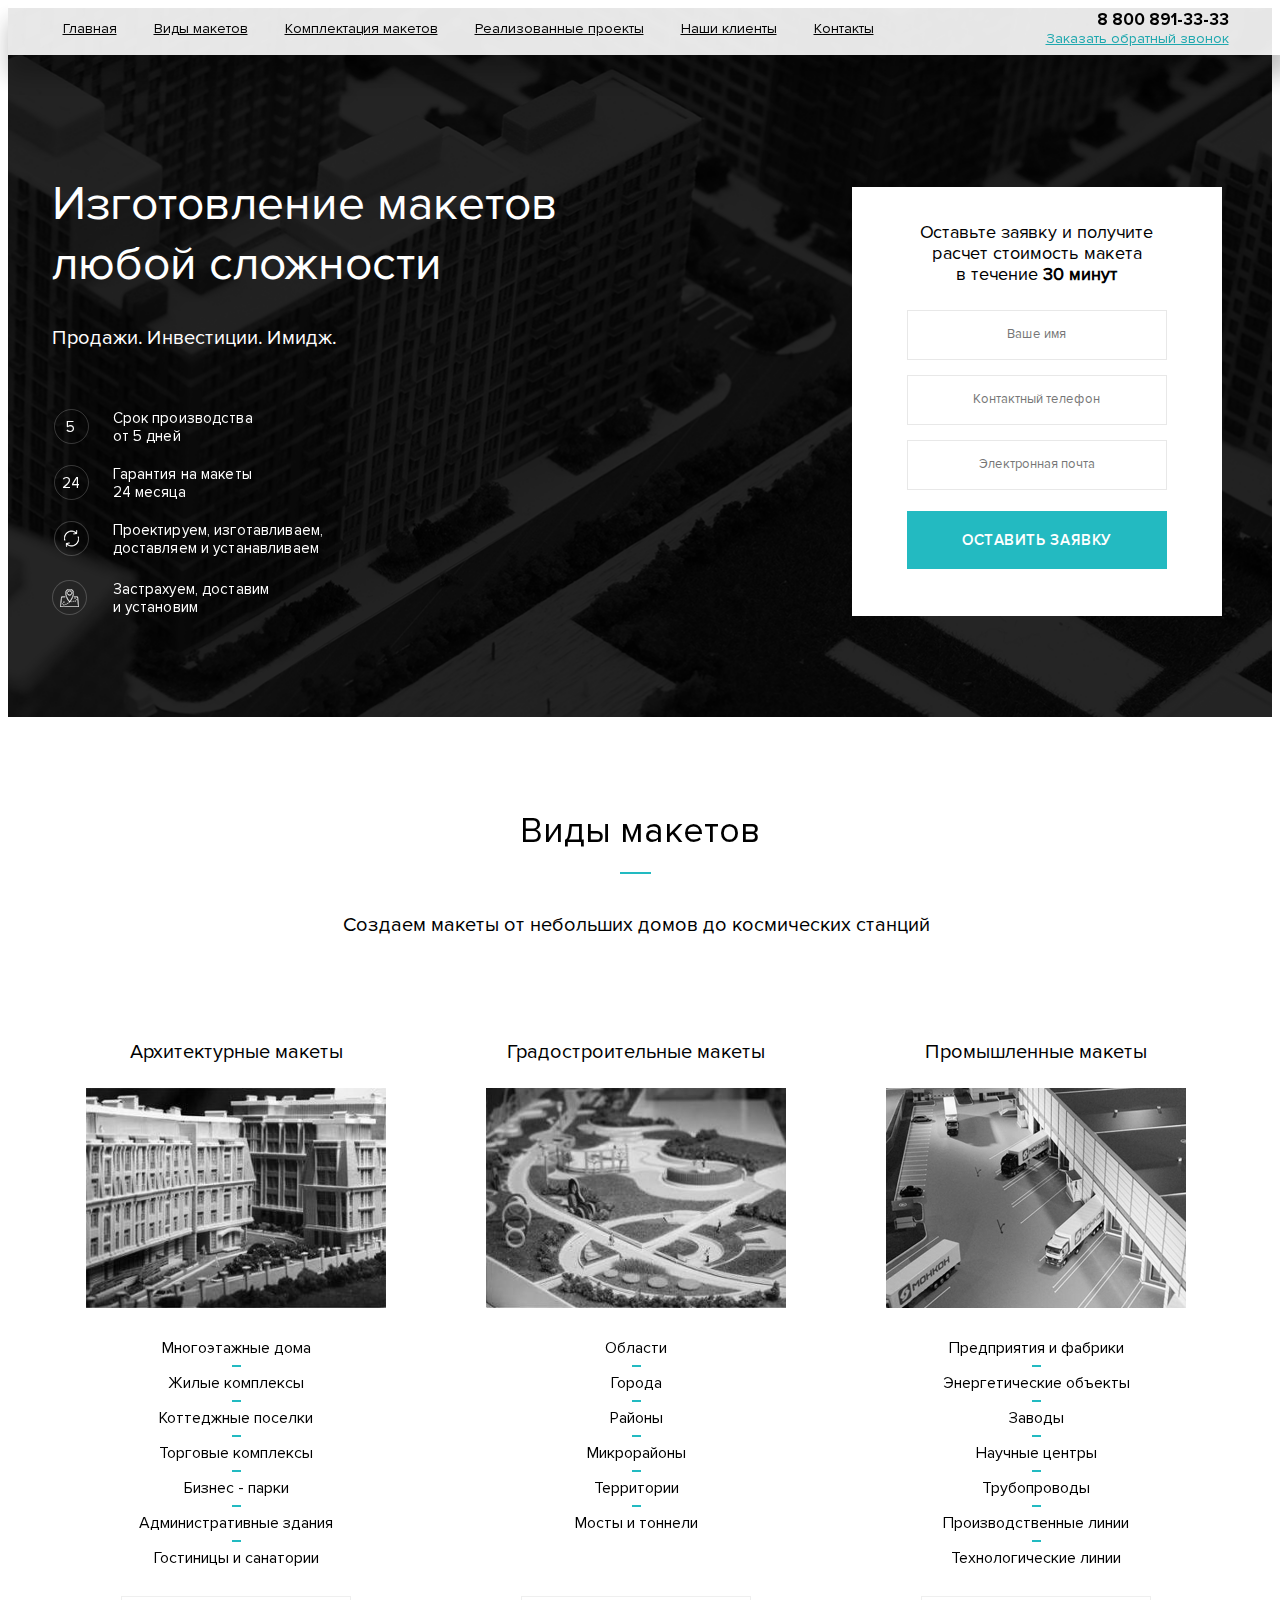
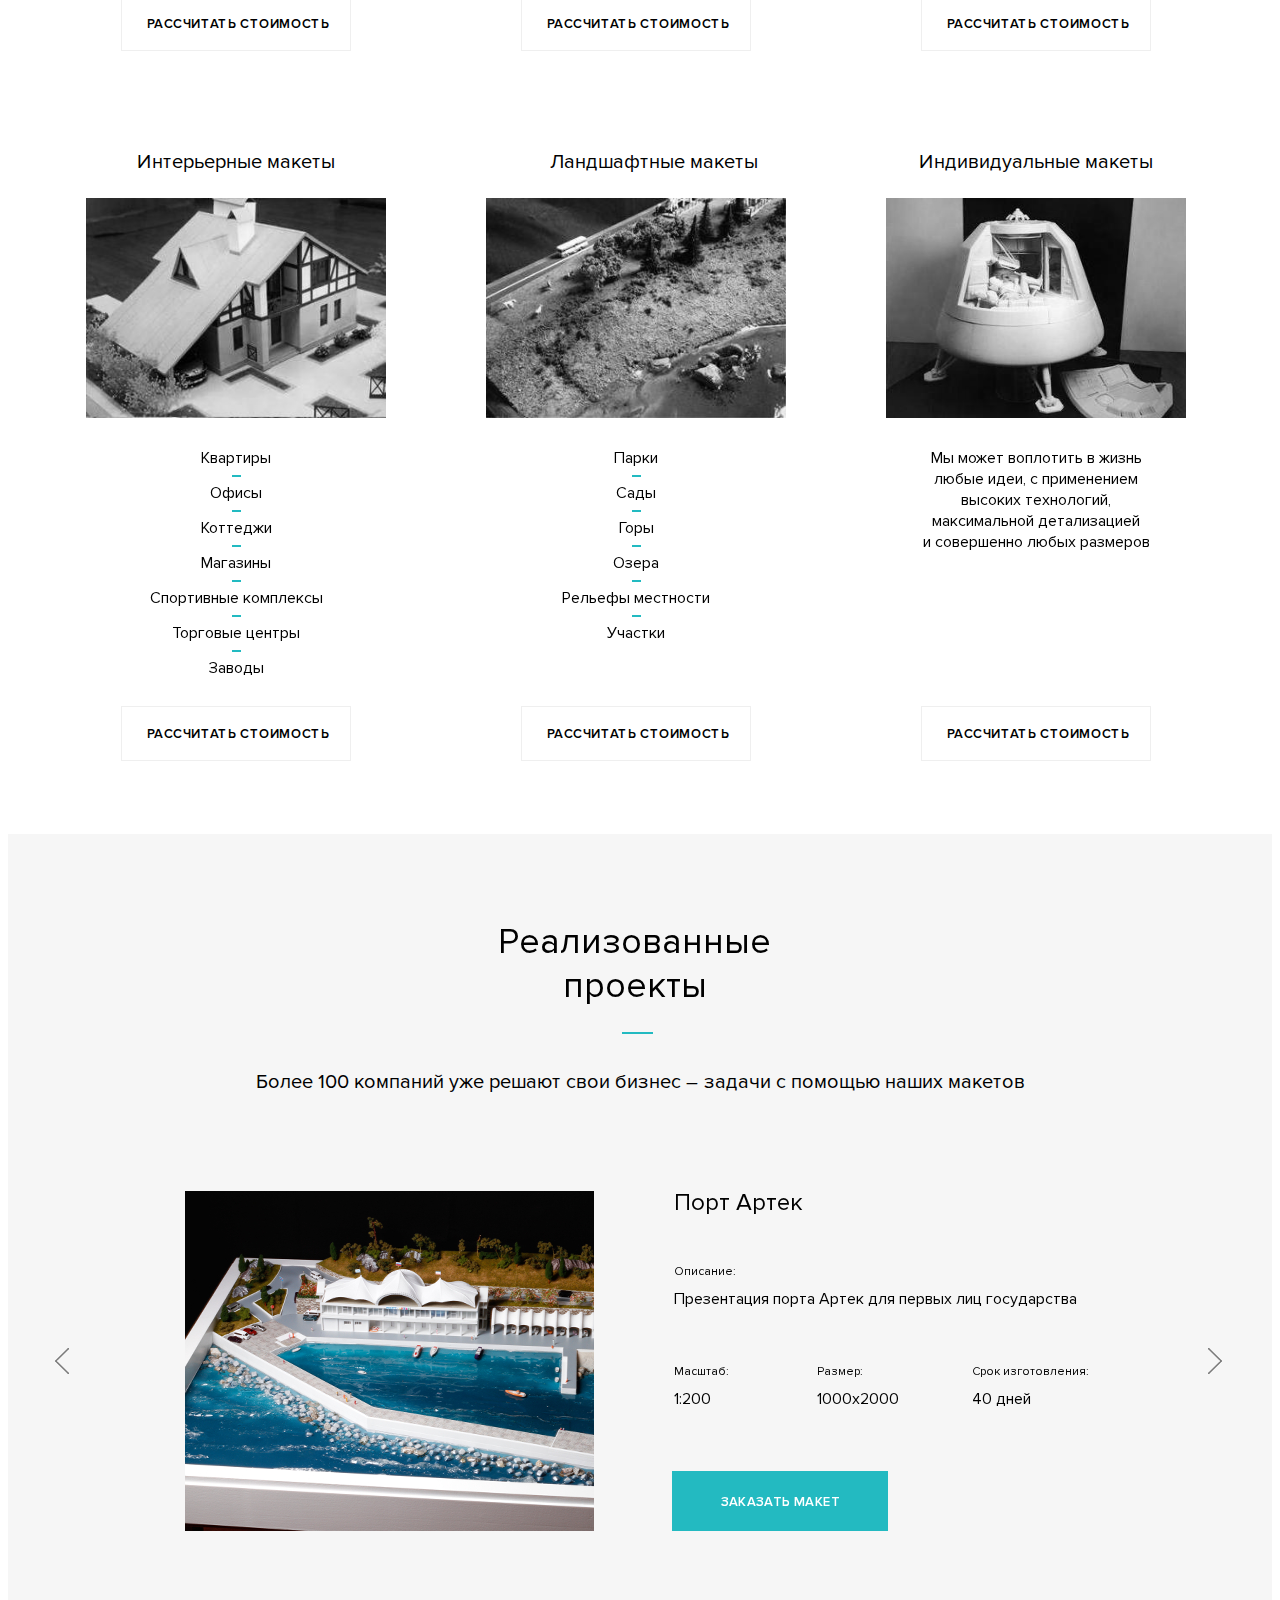
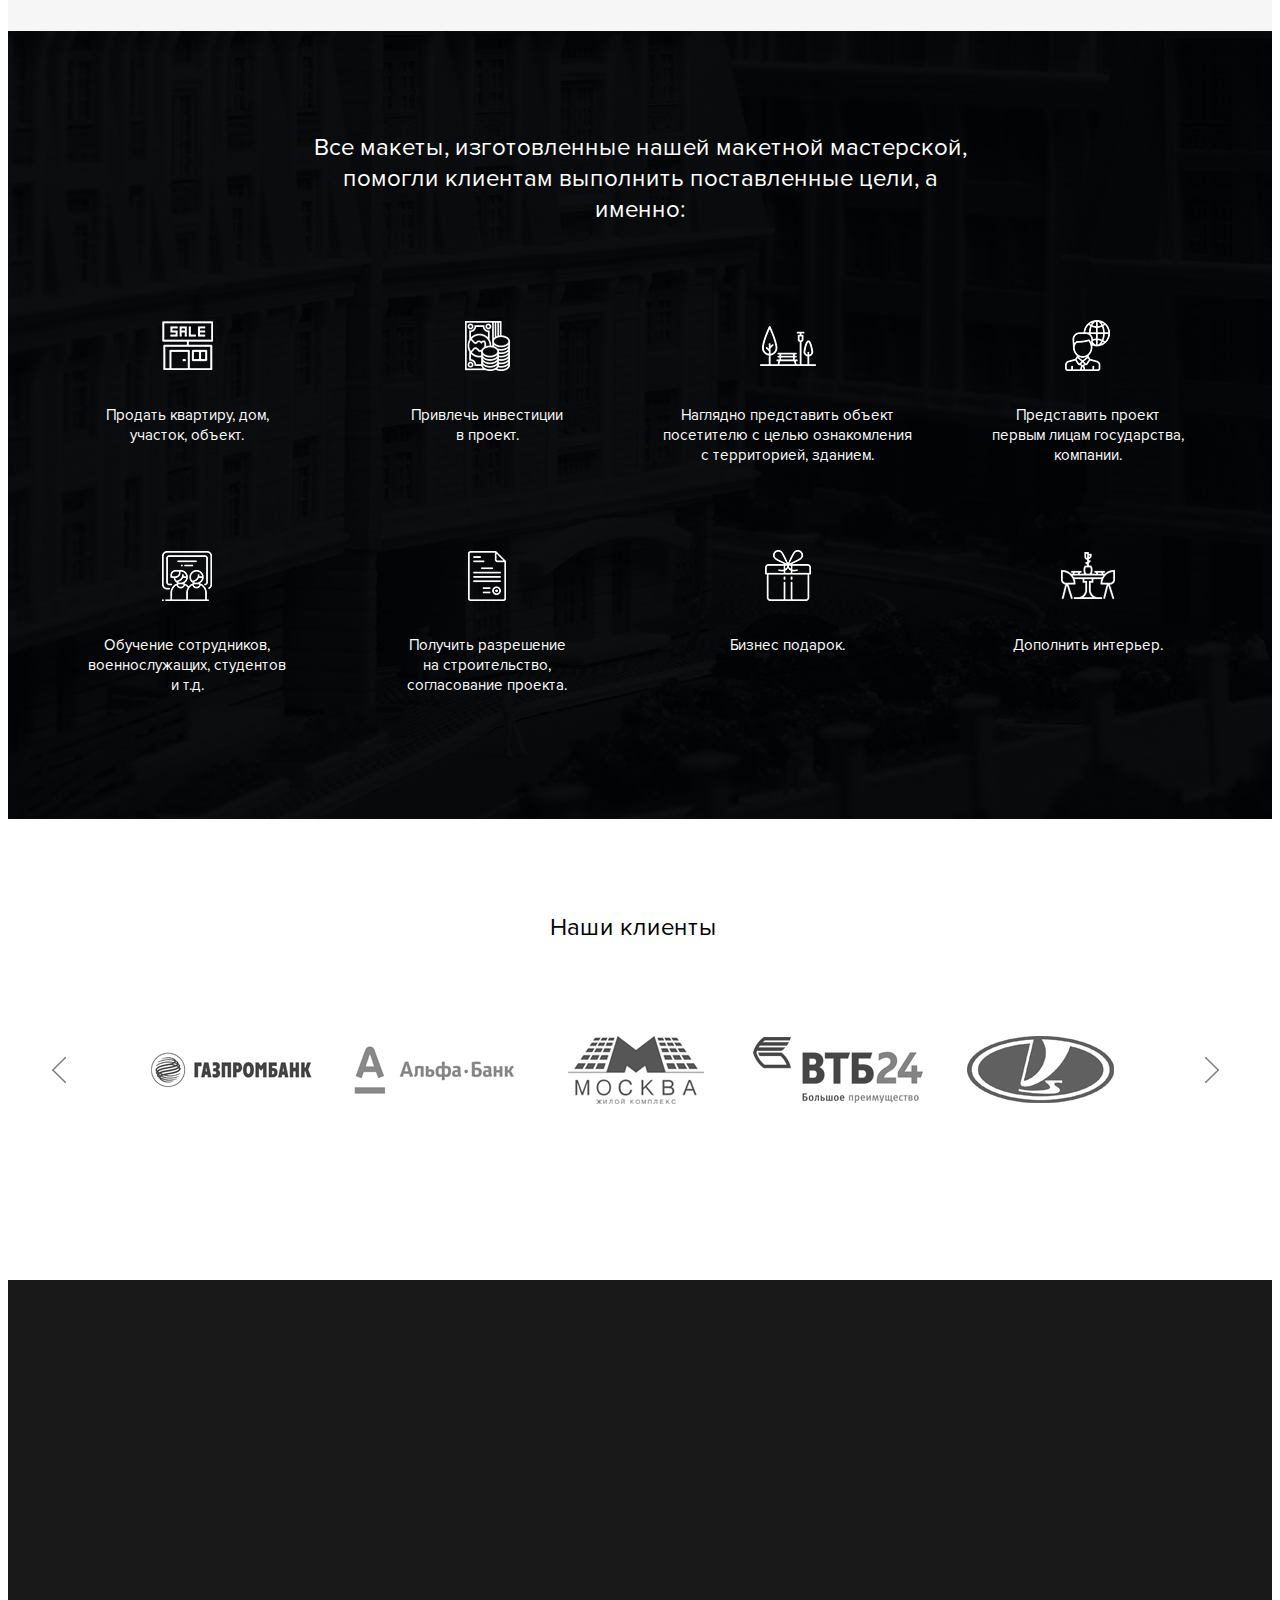
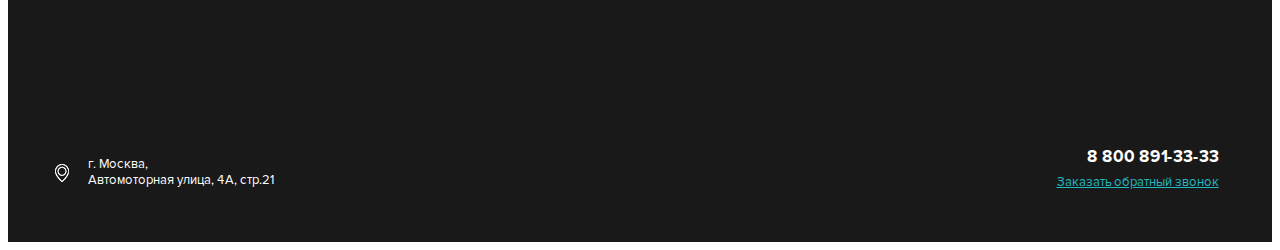
==== src/index.html @ 125f26e4 "добавил эффект ховер для секции layouts" ====
<!DOCTYPE html>
<html lang="ru">
<head>
    <meta charset="UTF-8">
    <meta name="viewport" content="width=device-width, initial-scale=1.0">
    <meta http-equiv="X-UA-Compatible" content="ie=edge">
    <link rel="stylesheet" href="css/style.css">
    <title>Микулич Антон дипломный проект</title>
</head>
<body>
    <div class="section section-navbar">
        <div class="container">
            <nav class="navbar">
                <ul class="navbar__menu">
                    <li class="navbar__item">
                        <a href="" class="navbar__item_link">Главная</a>
                    </li>
                    <li class="navbar__item">
                        <a href="">Виды макетов</a>
                    </li>
                    <li class="navbar__item">
                        <a href="">Комплектация макетов</a>
                    </li>
                    <li class="navbar__item">
                        <a href="">Реализованные проекты</a>
                    </li>
                    <li class="navbar__item">
                        <a href="">Наши клиенты</a>
                    </li>
                    <li class="navbar__item">
                        <a href="">Контакты</a>
                    </li>
                </ul>
                <!-- /.navbar__menu -->
                <div class="navbar__contacts">
                    <a href="tel:+8(800)891-33-33" class="navbar__phone">8 800 891-33-33</a>
                    <a href="" class="navbar__feedback">Заказать обратный звонок</a>
                </div>
                <!-- /.navbar__contacts -->
            </nav>
            <!-- /.navbar -->
        </div>
        <!-- /.container -->
    </div>
    <!-- /.section section-navbar -->

    <div class="section main">
        <div class="container">
            <div class="main-block">
                <div class="main__text">
                    <h1 class="main__title">
                        Изготовление макетов 
                        любой сложности
                    </h1>
                    <!-- /.main__title -->
                    <span class="main__subtitle">
                        Продажи. Инвестиции. Имидж.
                    </span> <!-- /.main__subtitle -->
                    <ul class="main__list">
                        <li class="main__item">
                            Срок производства от 5 дней
                        </li>
                        <li class="main__item">
                            Гарантия на макеты 24 месяца
                        </li>
                        <li class="main__item">
                            Проектируем, изготавливаем, доставляем и устанавливаем
                        </li>
                        <li class="main__item">
                            Застрахуем, доставим и установим
                        </li>
                    </ul>
                    <!-- /.main__list -->
                </div>
                <!-- /.main__text -->
                <div class="main__form">
                    <h2 class="main__form-title">
                        Оставьте заявку и получите расчет стоимость макета <br>в течение <span class="main__form-bolder">30 минут</span>
                    </h2>
                    <!-- /.form__title -->
                    <form action="" class="form">
                        <input type="text" class="input" placeholder="Ваше имя">
                        <input type="tel" class="input" placeholder="Контактный телефон">
                        <input type="email" class="input" placeholder="Электронная почта">
                        <button class="button">Оставить заявку</button>
                    </form>
                    <!-- /.form -->
                </div>
                <!-- /.main__form -->
            </div>
            <!-- /.main-block -->
        </div>
        <!-- /.container -->
    </div>
    <!-- /.section main -->

    <div class="container">
        <div class="layouts">
            <h2 class="layouts__title">
                Виды макетов
            </h2>
            <!-- /.layouts__title -->
            <h3 class="layouts__subtitle">
                Создаем макеты от небольших домов до космических станций
            </h3>
            <!-- /.layouts__subtitle -->
            <div class="layouts-block">
                <div class="layouts__item">
                    <h4 class="layouts__item-title">
                        Архитектурные макеты
                    </h4>
                    <!-- /.layouts__item-title -->
                    <div class="layouts__img">
                        <img src="img/layouts/apartments.jpg" alt="" class="layouts__image">
                    </div>
                    <ul class="layouts__list">
                        <li class="layouts__list-item">
                            Многоэтажные дома
                        </li>
                        <!-- /.layouts__list-item -->
                        <li class="layouts__list-item">
                            Жилые комплексы
                        </li>
                        <!-- /.layouts__list-item -->
                        <li class="layouts__list-item">
                            Коттеджные поселки
                        </li>
                        <!-- /.layouts__list-item -->
                        <li class="layouts__list-item">
                            Торговые комплексы
                        </li>
                        <!-- /.layouts__list-item -->
                        <li class="layouts__list-item">
                            Бизнес - парки
                        </li>
                        <!-- /.layouts__list-item -->
                        <li class="layouts__list-item">
                            Административные здания
                        </li>
                        <!-- /.layouts__list-item -->
                        <li class="layouts__list-item">
                            Гостиницы и санатории
                        </li>
                        <!-- /.layouts__list-item -->
                    </ul>
                    <!-- /.layouts__list -->
                    <button class="layouts__button">
                        Рассчитать стоимость
                    </button> <!-- /.layouts__button -->
                </div>
                <!-- /.layouts__item -->
                 <div class="layouts__item">
                    <h4 class="layouts__item-title">
                        Градостроительные макеты
                    </h4>
                    <!-- /.layouts__item-title -->
                    <div class="layouts__img">
                        <img src="img/layouts/park.jpg" alt="" class="layouts__image">
                    </div>
                    <ul class="layouts__list">
                        <li class="layouts__list-item">
                            Области
                        </li>
                        <!-- /.layouts__list-item -->
                        <li class="layouts__list-item">
                            Города
                        </li>
                        <!-- /.layouts__list-item -->
                        <li class="layouts__list-item">
                            Районы
                        </li>
                        <!-- /.layouts__list-item -->
                        <li class="layouts__list-item">
                            Микрорайоны
                        </li>
                        <!-- /.layouts__list-item -->
                        <li class="layouts__list-item">
                            Территории
                        </li>
                        <!-- /.layouts__list-item -->
                        <li class="layouts__list-item">
                            Мосты и тоннели
                        </li>
                        <!-- /.layouts__list-item -->
                    </ul>
                    <!-- /.layouts__list -->
                    <button class="layouts__button">
                        Рассчитать стоимость
                    </button> <!-- /.layouts__button -->
                </div>
                <!-- /.layouts__item -->
                 <div class="layouts__item">
                    <h4 class="layouts__item-title">
                        Промышленные макеты
                    </h4>
                    <!-- /.layouts__item-title -->
                    <div class="layouts__img">
                        <img src="img/layouts/layouts-image3.jpg" alt="" class="layouts__image">
                    </div>
                    <ul class="layouts__list">
                        <li class="layouts__list-item">
                            Предприятия и фабрики
                        </li>
                        <!-- /.layouts__list-item -->
                        <li class="layouts__list-item">
                            Энергетические объекты
                        </li>
                        <!-- /.layouts__list-item -->
                        <li class="layouts__list-item">
                            Заводы
                        </li>
                        <!-- /.layouts__list-item -->
                        <li class="layouts__list-item">
                            Научные центры
                        </li>
                        <!-- /.layouts__list-item -->
                        <li class="layouts__list-item">
                            Трубопроводы
                        </li>
                        <!-- /.layouts__list-item -->
                        <li class="layouts__list-item">
                            Производственные линии
                        </li>
                        <!-- /.layouts__list-item -->
                        <li class="layouts__list-item">
                            Технологические линии
                        </li>
                        <!-- /.layouts__list-item -->
                    </ul>
                    <!-- /.layouts__list -->
                    <button class="layouts__button">
                        Рассчитать стоимость
                    </button> <!-- /.layouts__button -->
                </div>
                <!-- /.layouts__item -->
                 <div class="layouts__item">
                    <h4 class="layouts__item-title">
                        Интерьерные макеты
                    </h4>
                    <!-- /.layouts__item-title -->
                    <div class="layouts__img">
                        <img src="img/layouts/cabin.jpg" alt="" class="layouts__image">
                    </div>
                    <ul class="layouts__list">
                        <li class="layouts__list-item">
                            Квартиры
                        </li>
                        <!-- /.layouts__list-item -->
                        <li class="layouts__list-item">
                            Офисы
                        </li>
                        <!-- /.layouts__list-item -->
                        <li class="layouts__list-item">
                            Коттеджи
                        </li>
                        <!-- /.layouts__list-item -->
                        <li class="layouts__list-item">
                            Магазины
                        </li>
                        <!-- /.layouts__list-item -->
                        <li class="layouts__list-item">
                            Спортивные комплексы
                        </li>
                        <!-- /.layouts__list-item -->
                        <li class="layouts__list-item">
                            Торговые центры
                        </li>
                        <!-- /.layouts__list-item -->
                        <li class="layouts__list-item">
                            Заводы
                        </li>
                        <!-- /.layouts__list-item -->
                    </ul>
                    <!-- /.layouts__list -->
                    <button class="layouts__button">
                        Рассчитать стоимость
                    </button> <!-- /.layouts__button -->
                </div>
                <!-- /.layouts__item -->
                 <div class="layouts__item">
                    <h4 class="layouts__item-title">
                        Ландшафтные макеты
                    </h4>
                    <!-- /.layouts__item-title -->
                    <div class="layouts__img">
                        <img src="img/layouts/landscape.jpg" alt="" class="layouts__image">
                    </div>
                    <ul class="layouts__list">
                        <li class="layouts__list-item">
                            Парки
                        </li>
                        <!-- /.layouts__list-item -->
                        <li class="layouts__list-item">
                            Сады
                        </li>
                        <!-- /.layouts__list-item -->
                        <li class="layouts__list-item">
                            Горы
                        </li>
                        <!-- /.layouts__list-item -->
                        <li class="layouts__list-item">
                            Озера
                        </li>
                        <!-- /.layouts__list-item -->
                        <li class="layouts__list-item">
                            Рельефы местности
                        </li>
                        <!-- /.layouts__list-item -->
                        <li class="layouts__list-item">
                            Участки
                        </li>
                        <!-- /.layouts__list-item -->
                    </ul>
                    <!-- /.layouts__list -->
                    <button class="layouts__button">
                        Рассчитать стоимость
                    </button> <!-- /.layouts__button -->
                </div>
                <!-- /.layouts__item -->
                 <div class="layouts__item">
                    <h4 class="layouts__item-title">
                        Индивидуальные макеты
                    </h4>
                    <!-- /.layouts__item-title -->
                    <div class="layouts__img">
                        <img src="img/layouts/spacecraft.jpg" alt="" class="layouts__image">
                    </div>
                    <ul class="layouts__list">
                        <li class="layouts__list-item">
                            Мы может воплотить в жизнь любые идеи, с применением высоких технологий, максимальной детализацией<br> и совершенно любых размеров
                        </li>
                    </ul>
                    <button class="layouts__button">
                        Рассчитать стоимость
                    </button> <!-- /.layouts__button -->
                </div>
                <!-- /.layouts__item -->
            </div>
            <!-- /.layouts-block -->
        </div>
        <!-- /.layouts -->
    </div>
    <!-- /.container -->

    <div class="section projects">
        <div class="container">
            <h2 class="projects__title">
                Реализованные проекты
            </h2>
            <!-- /.projects__title -->
            <h3 class="projects__subtitle">
                Более 100 компаний уже решают свои бизнес – задачи с помощью наших макетов
            </h3>
            <!-- /.projects__subtitle -->
            <div class="projects__slider slider">
                <div class="slider__item">
                    <div class="slider__image">
                        <img src="img/slider/slider-img.jpg" alt="">
                    </div>
                    <!-- /.slider__image -->
                    <div class="slider__text">
                        <h4 class="slider__title">
                            Порт Артек
                        </h4>
                        <!-- /.slider__title -->
                        <span class="slider__des">
                            Описание:
                        </span> <!-- /.slider__description -->
                        <p class="slider__description">
                            Презентация порта Артек для первых лиц государства
                        </p>
                        <!-- /.slider__description -->
                        <div class="slider__composition composition">
                            <div class="composition__scale">
                                <span class="composition__scale-name name">
                                    Масштаб:
                                </span>
                                <span class="composition__scale-value value">
                                    1:200
                                </span>
                            </div>
                            <!-- /.composition__scale -->
                            <div class="composition__size">
                                <span class="composition__size-name name">
                                    Размер:
                                </span>
                                <span class="composition__size-value value">
                                    1000х2000
                                </span>
                            </div>
                            <!-- /.composition__size -->
                            <div class="composition__date">
                                <span class="composition__date-name name">
                                    Срок изготовления:
                                </span>
                                <span class="composition__date-value value">
                                    40 дней
                                </span>
                            </div>
                            <!-- /.composition__date -->
                        </div>
                        <!-- /.slider__composition -->
                        <button class="slider__button">
                            Заказать макет
                        </button> <!-- /.slider__button -->
                    </div>
                    <!-- /.slider__text -->
                </div>
                <!-- /.slider__item -->
                <div class="arrows">
                    <div class="arrows__left">
                        <img src="img/slider/arrow-left.png" alt="">
                    </div>
                    <div class="arrows__right">
                        <img src="img/slider/arrow-right.png" alt="">
                    </div>
                </div>
            </div>
            <!-- /.slider-block -->
        </div>
        <!-- /.container -->
    </div>
    <!-- /.section projects -->

    <section class="targets">
        <div class="container">
            <h2 class="targets__title">
                Все макеты, изготовленные нашей макетной мастерской, помогли клиентам выполнить поставленные цели, а именно:
            </h2>
            <!-- /.targets__title -->
            <div class="targets-block">
                <div class="targets__item">
                    <div class="targets__image">
                        <img src="img/targets/sale.png" alt="">
                    </div>
                    <p class="targets__text">
                        Продать квартиру, дом,<br> участок, объект.
                    </p>
                </div>
                <div class="targets__item">
                    <div class="targets__image">
                        <img src="img/targets/change.png" alt="">
                    </div>
                    <p class="targets__text">
                        Привлечь инвестиции<br> в проект.
                    </p>
                </div>
                <div class="targets__item">
                    <div class="targets__image">
                        <img src="img/targets/park.png" alt="">
                    </div>
                    <p class="targets__text">
                        Наглядно представить объект<br> посетителю с целью ознакомления<br> с территорией, зданием.
                    </p>
                </div>
                <div class="targets__item">
                    <div class="targets__image">
                        <img src="img/targets/worldwide.png" alt="">
                    </div>
                    <p class="targets__text">
                        Представить проект<br> первым лицам государства,<br> компании.
                    </p>
                </div>
                <div class="targets__item">
                    <div class="targets__image">
                        <img src="img/targets/lesson.png" alt="">
                    </div>
                    <p class="targets__text">
                        Обучение сотрудников,<br> военнослужащих,  студентов<br> и т.д.
                    </p>
                </div>
                <div class="targets__item">
                    <div class="targets__image">
                        <img src="img/targets/document.png" alt="">
                    </div>
                    <span class="targets__text">
                        Получить разрешение<br> на строительство,<br> согласование проекта.
                    </span>
                </div>
                <div class="targets__item">
                    <div class="targets__image">
                        <img src="img/targets/gift.png" alt="">
                    </div>
                    <span class="targets__text">
                        Бизнес подарок.
                    </span>
                </div>
                <div class="targets__item">
                    <div class="targets__image">
                        <img src="img/targets/table.png" alt="">
                    </div>
                    <span class="targets__text">
                        Дополнить интерьер.
                    </span>
                </div>
            </div>
            <!-- /.targets-block -->
        </div>
        <!-- /.container -->
    </section>
    <!-- /.targets -->

    <section class="company">
        <div class="container">
            <h2 class="company__title">
                Наши клиенты
            </h2>
            <!-- /.company__title -->
            <div class="slider__wrapper">
                <div class="company__slider owl-carousel">
                    <div class="company__image">
                        <img src="img/company/gaz.png" alt="">
                    </div>
                    <div class="company__image">
                        <img src="img/company/alfa.png" alt="">
                    </div>
                    <div class="company__image">
                        <img src="img/company/moskow.png" alt="">
                    </div>
                    <div class="company__image">
                        <img src="img/company/vtb.png" alt="">
                    </div>
                    <div class="company__image">
                        <img src="img/company/lada.png" alt="">
                    </div>
                </div>
                <!-- /.company__slider -->
            </div>
            <!-- /.slider__wrapper -->
            <div class="company__arrows">
                <div class="company__left-arrow">
                    <img src="img/company/arrow-left.png" alt="">
                </div>
                <div class="company__right-arrow">
                    <img src="img/company/arrow-right.png" alt="">
                </div>
            </div>
            <!-- /.company__arrows -->
        </div>
        <!-- /.container -->
    </section>
    <!-- /.company -->

    <footer class="footer">
        <div class="container">
            <div class="footer-map map" id="map"></div>
            <div class="footer-block">
                <div class="footer__adress">
                    <span class="footer__text">
                        г. Москва, 
                    </span>
                    <span class="footer__text">Автомоторная улица, 4А, стр.21</span>
                </div>
                <!-- /.footer__adress -->
                <div class="footer__call">
                    <a href="tel:8(800)891-33-33" class="footer__phone">8 800 891-33-33</a>
                    <span class="footer__feedback">Заказать обратный звонок</span>
                </div>
                <!-- /.footer__call -->
            </div>
            <!-- /.footer-block -->
        </div>
        <!-- /.container -->
    </footer>
    <!-- /.footer -->


<script src="js/jquery-3.3.1.min.js"></script>
<script src="js/main.js"></script>
<script src="js/owl.carousel.min.js"></script>

</body>
</html>
---- src/css/style.css ----
@charset "UTF-8";
/* ПОДКЛЮЧАЙ СНАЧАЛА ВСЕ ФАЙЛЫ ДЛЯ СТИЛИЗАЦИИ
    ЗАТЕМ INTERFACE, ЗАТЕМ СЕКЦИИ САЙТА!!! */
/* подключаем normalize */
/* подключаем цвета */
/* подключаем медиа-запросы */
@media (max-width: 1200px) {
  .container {
    max-width: 85%;
  }
}

/* подключаем шрифты */
@font-face {
  font-family: 'Proxima Nova Rg';
  src: url("../fonts/ProximaNova/ProximaNova-Regular.eot");
  src: url("../fonts/ProximaNova/ProximaNova-Regular.eot?#iefix") format("embedded-opentype"), url("../fonts/ProximaNova/ProximaNova-Regular.woff2") format("woff2"), url("../fonts/ProximaNova/ProximaNova-Regular.woff") format("woff"), url("../fonts/ProximaNova/ProximaNova-Regular.ttf") format("truetype");
  font-weight: normal;
  font-style: normal;
  font-display: swap;
}

@font-face {
  font-family: 'Proxima Nova Bold';
  src: url("../fonts/ProximaNova/ProximaNova-Bold.eot");
  src: url("../fonts/ProximaNova/ProximaNova-Bold.eot?#iefix") format("embedded-opentype"), url("../fonts/ProximaNova/ProximaNova-Bold.woff2") format("woff2"), url("../fonts/ProximaNova/ProximaNova-Bold.woff") format("woff"), url("../fonts/ProximaNova/ProximaNova-Bold.ttf") format("truetype");
  font-weight: normal;
  font-style: normal;
  font-display: swap;
}

@font-face {
  font-family: 'Proxima Nova SemiBold';
  src: url("../fonts/ProximaNova/ProximaNova-Semibold.eot");
  src: url("../fonts/ProximaNova/ProximaNova-Semibold.eot?#iefix") format("embedded-opentype"), url("../fonts/ProximaNova/ProximaNova-Semibold.woff2") format("woff2"), url("../fonts/ProximaNova/ProximaNova-Semibold.woff") format("woff"), url("../fonts/ProximaNova/ProximaNova-Semibold.ttf") format("truetype");
  font-weight: normal;
  font-style: normal;
  font-display: swap;
}

/* подключаем общие стили */
* {
  -webkit-box-sizing: border-box;
          box-sizing: border-box;
}

html {
  padding: 0;
  margin: 0;
  font-family: 'Proxima Nova Rg', sans-serif;
}

a {
  text-decoration: none;
  color: #000;
}

.container {
  width: 1171px;
  margin: auto;
}

h1, h2, h3, h4, h5 {
  font-weight: normal;
}

/* подключаем стили navbar */
.section-navbar {
  background-color: #fff;
  opacity: 0.9;
  -webkit-box-shadow: 0 21px 21px rgba(0, 0, 0, 0.28);
          box-shadow: 0 21px 21px rgba(0, 0, 0, 0.28);
  width: 100%;
  position: fixed;
  top: 0;
}

.navbar {
  height: 55px;
  display: -webkit-box;
  display: -ms-flexbox;
  display: flex;
  -webkit-box-pack: justify;
      -ms-flex-pack: justify;
          justify-content: space-between;
  -webkit-box-align: center;
      -ms-flex-align: center;
          align-items: center;
}

.navbar__menu {
  list-style: none;
  padding-left: 0;
}

.navbar__menu_tablet {
  display: none;
}

.navbar__item {
  position: relative;
  display: inline-block;
  margin-right: 33px;
  font-size: 14px;
  font-family: 'Proxima Nova Rg', sans-serif;
  text-decoration: underline;
}

.navbar__contacts {
  text-align: right;
  display: -webkit-box;
  display: -ms-flexbox;
  display: flex;
  -webkit-box-orient: vertical;
  -webkit-box-direction: normal;
      -ms-flex-direction: column;
          flex-direction: column;
  margin-right: 5px;
}

.navbar__phone {
  font-size: 17px;
  font-family: 'Proxima Nova Bold', sans-serif;
}

.navbar__feedback {
  color: #22bac1;
  font-size: 14px;
  font-family: 'Proxima Nova Rg', sans-serif;
  text-decoration: underline;
}

@media (max-width: 1200px) {
  .navbar__item {
    font-size: 12px;
    margin-right: 15px;
  }
  .navbar__phone {
    font-size: 15px;
  }
  .navbar__feedback {
    font-size: 12px;
  }
}

@media (max-width: 992px) {
  .navbar {
    position: relative;
  }
  .navbar__phone {
    display: none;
  }
}

/* стили главного экрана */
.main {
  background: #000 url("../img/main/main-bg.png") no-repeat top center;
  background-size: cover;
  padding-top: 53px;
}

.main-block {
  display: -webkit-box;
  display: -ms-flexbox;
  display: flex;
  -webkit-box-pack: justify;
      -ms-flex-pack: justify;
          justify-content: space-between;
  padding-bottom: 81px;
}

.main__text {
  color: #fff;
  font-family: 'Proxima Nova Rg', sans-serif;
  margin-left: -3px;
  font-weight: normal;
}

.main__title {
  width: 510px;
  font-size: 48px;
  line-height: 60px;
  margin-top: 113px;
}

.main__subtitle {
  display: block;
  font-size: 20px;
  margin-bottom: 59px;
}

.main__list {
  list-style: none;
}

.main__item {
  position: relative;
  margin-left: 21px;
  margin-bottom: 20px;
  line-height: 18px;
  font-size: 15px;
  width: 150px;
  letter-spacing: 0.1pt;
}

.main__item:before {
  content: '5';
  position: absolute;
  left: -59px;
  top: 0;
  display: inline-block;
  width: 33px;
  height: 33px;
  border: 1px solid rgba(255, 255, 255, 0.2);
  border-radius: 50%;
  line-height: 35px;
  text-align: center;
}

.main__item:nth-child(2):before {
  content: '24';
  line-height: 35px;
  text-align: center;
}

.main__item:nth-child(3) {
  width: 215px;
  margin-bottom: 23px;
}

.main__item:nth-child(3):before {
  content: '';
  background: url("../img/main/reload.png") no-repeat center center;
}

.main__item:nth-child(4) {
  width: 165px;
}

.main__item:nth-child(4):before {
  content: '';
  left: -61px;
  background: url("../img/main/map-location.png") no-repeat center center;
}

.main__form {
  background-color: #fff;
  width: 370px;
  margin-top: 126px;
  margin-bottom: 20px;
  margin-right: 4px;
  text-align: center;
  font-family: 'Proxima Nova Rg', sans-serif;
}

.main__form-bolder {
  font-weight: bold;
}

.main__form-title {
  width: 235px;
  margin-left: auto;
  margin-right: auto;
  font-size: 18px;
  margin-top: 35px;
  margin-bottom: 25px;
  line-height: 21px;
}

.form {
  display: -webkit-box;
  display: -ms-flexbox;
  display: flex;
  -webkit-box-orient: vertical;
  -webkit-box-direction: normal;
      -ms-flex-direction: column;
          flex-direction: column;
  width: 260px;
  margin-left: auto;
  margin-right: auto;
}

.input {
  font-family: 'Proxima Nova Rg', sans-serif;
  font-size: 13px;
  text-align: center;
  padding-top: 15px;
  padding-bottom: 17px;
  border: 1px solid #e8e8e8;
  margin-bottom: 15px;
}

.input:nth-child(3) {
  margin-bottom: 21px;
}

.button {
  background-color: #23bac1;
  padding-top: 20px;
  padding-bottom: 20px;
  font-size: 15px;
  text-transform: uppercase;
  font-family: 'Proxima Nova SemiBold', sans-serif;
  color: #fff;
  letter-spacing: 0.38px;
  outline: none;
  border: none;
}

/* подключаем стили layouts */
.layouts {
  font-family: 'Proxima Nova Rg', sans-serif;
}

.layouts__title {
  width: 240px;
  position: relative;
  font-size: 36px;
  margin-left: auto;
  margin-right: auto;
  margin-top: 92px;
}

.layouts__title:after {
  content: '';
  position: absolute;
  bottom: -21px;
  left: 100px;
  width: 31px;
  height: 2px;
  background-color: #22bac1;
}

.layouts__subtitle {
  font-size: 20px;
  text-align: center;
  margin-top: 60px;
  margin-left: -7px;
  margin-bottom: 76px;
}

.layouts-block {
  display: -webkit-box;
  display: -ms-flexbox;
  display: flex;
  -ms-flex-wrap: wrap;
      flex-wrap: wrap;
}

.layouts__item {
  display: -webkit-box;
  display: -ms-flexbox;
  display: flex;
  -webkit-box-orient: vertical;
  -webkit-box-direction: normal;
      -ms-flex-direction: column;
          flex-direction: column;
  width: 370px;
  text-align: center;
  padding-right: 7px;
  padding-bottom: 38px;
  margin-right: 30px;
  margin-bottom: 35px;
}

.layouts__item:hover .layouts__button {
  background-color: #22bac1;
  -webkit-transition: 0.3s;
  transition: 0.3s;
}

.layouts__item:hover .layouts__image {
  -webkit-filter: none;
          filter: none;
  -webkit-transition: 0.3s;
  transition: 0.3s;
}

.layouts__item:nth-child(3n) {
  margin-right: 0;
}

.layouts__item:nth-child(5) .layouts__item-title {
  padding-left: 35px;
}

.layouts__item-title {
  font-size: 20px;
  margin-bottom: 24px;
}

.layouts__item-text {
  width: 236px;
  line-height: 21px;
  margin-left: auto;
  margin-right: auto;
  margin-top: 30px;
}

.layouts__img {
  width: 300px;
  height: 220px;
  margin-left: auto;
  margin-right: auto;
}

.layouts__image {
  width: 100%;
  height: 220px;
  -webkit-filter: grayscale(100%);
          filter: grayscale(100%);
  -webkit-transition: 0.3s;
  transition: 0.3s;
}

.layouts__list {
  height: 245px;
  list-style: none;
  padding-left: 0;
  margin-top: 30px;
  margin-bottom: 13px;
}

.layouts__list-item {
  width: 245px;
  margin-left: auto;
  margin-right: auto;
  position: relative;
  margin-bottom: 15px;
}

.layouts__list-item:after {
  content: '';
  position: absolute;
  bottom: -9px;
  left: 118px;
  width: 9px;
  height: 2px;
  background-color: #22bac1;
}

.layouts__list-item:last-child {
  line-height: 21px;
}

.layouts__list-item:last-child:after {
  height: 0;
}

.layouts__button {
  margin-left: auto;
  margin-right: auto;
  width: 230px;
  padding-top: 19px;
  padding-bottom: 18px;
  font-size: 13px;
  text-transform: uppercase;
  font-family: 'Proxima Nova SemiBold', sans-serif;
  letter-spacing: 0.38px;
  outline: none;
  border: 1px solid rgba(173, 173, 173, 0.2);
  background-color: #fff;
  letter-spacing: 0.6px;
  padding-left: 10px;
  -webkit-transition: 0.3s;
  transition: 0.3s;
}

/* подключаем стили projects */
.projects {
  background-color: #f6f6f6;
  font-family: 'Proxima Nova Rg', sans-serif;
  padding-top: 56px;
  padding-bottom: 95px;
}

.projects__title {
  width: 425px;
  padding-right: 11px;
  margin-left: auto;
  margin-right: auto;
  font-size: 36px;
  text-align: center;
  position: relative;
}

.projects__title:after {
  content: '';
  position: absolute;
  bottom: -26px;
  left: 194px;
  width: 31px;
  height: 2px;
  background-color: #22bac1;
}

.projects__subtitle {
  font-size: 20px;
  margin-top: 62px;
  text-align: center;
}

.slider {
  position: relative;
}

.slider__item {
  display: -webkit-box;
  display: -ms-flexbox;
  display: flex;
  -ms-flex-pack: distribute;
      justify-content: space-around;
  margin-top: 97px;
}

.slider__image {
  margin-left: 90px;
}

.slider__text {
  font-family: 'Proxima Nova Rg', sans-serif;
  margin-right: 96px;
}

.slider__title {
  font-size: 24px;
  margin-top: -3px;
}

.slider__des {
  display: block;
  font-size: 12px;
  margin-top: 47px;
}

.slider__description {
  margin-top: 10px;
}

.slider__button {
  width: 216px;
  background-color: #23bac1;
  padding-top: 23px;
  padding-bottom: 21px;
  font-size: 13px;
  text-transform: uppercase;
  font-family: 'Proxima Nova SemiBold', sans-serif;
  color: #fff;
  letter-spacing: 0.38px;
  outline: none;
  border: none;
  margin-top: 62px;
  margin-left: -2px;
}

.composition {
  display: -webkit-box;
  display: -ms-flexbox;
  display: flex;
  margin-top: 55px;
}

.composition__scale, .composition__size, .composition__date {
  display: -webkit-box;
  display: -ms-flexbox;
  display: flex;
  -webkit-box-orient: vertical;
  -webkit-box-direction: normal;
      -ms-flex-direction: column;
          flex-direction: column;
}

.composition__scale-name, .composition__size-name, .composition__date-name {
  font-size: 12px;
  margin-bottom: 10px;
}

.composition__scale-value, .composition__size-value, .composition__date-value {
  font-size: 16px;
}

.composition__scale {
  margin-right: 88px;
}

.composition__size {
  margin-right: 73px;
}

.name,
.value {
  display: inline-block;
}

.arrows__left {
  position: absolute;
  top: 157px;
  left: 0;
}

.arrows__right {
  position: absolute;
  top: 157px;
  right: 4px;
}

/* подключаем стили targets */
.targets {
  background: #010304 url("../img/targets/targets-bg.png") no-repeat top center;
  background-size: cover;
  color: #fff;
  font-family: 'Proxima Nova Rg', sans-serif;
  padding-top: 101px;
  padding-bottom: 39px;
}

.targets__title {
  width: 675px;
  text-align: center;
  margin-left: auto;
  margin-right: auto;
  margin-bottom: 95px;
  font-size: 24px;
  margin-top: 0;
  line-height: 31px;
}

.targets-block {
  display: -webkit-box;
  display: -ms-flexbox;
  display: flex;
  -ms-flex-wrap: wrap;
      flex-wrap: wrap;
  -webkit-box-pack: justify;
      -ms-flex-pack: justify;
          justify-content: space-between;
}

.targets__item {
  width: 255px;
  text-align: center;
  font-size: 15px;
  margin-bottom: 70px;
  margin-left: 5px;
  margin-right: 10px;
}

.targets__image {
  height: 51px;
  display: -webkit-box;
  display: -ms-flexbox;
  display: flex;
  -webkit-box-align: center;
      -ms-flex-align: center;
          align-items: center;
  -webkit-box-pack: center;
      -ms-flex-pack: center;
          justify-content: center;
}

.targets__text {
  display: block;
  margin-top: 34px;
  line-height: 20px;
}

/* подключаем стили company */
.company {
  padding-top: 74px;
  padding-bottom: 168px;
}

.company__title {
  text-align: center;
  margin-left: -13px;
  margin-bottom: 85px;
}

.company__slider {
  display: -webkit-box;
  display: -ms-flexbox;
  display: flex;
}

.company__image {
  width: 170px;
  display: -webkit-box;
  display: -ms-flexbox;
  display: flex;
  -webkit-box-align: center;
      -ms-flex-align: center;
          align-items: center;
  -webkit-box-pack: center;
      -ms-flex-pack: center;
          justify-content: center;
  height: 85px;
}

.company__arrows {
  position: relative;
}

.company__left-arrow {
  position: absolute;
  top: -55px;
  left: -3px;
}

.company__right-arrow {
  position: absolute;
  top: -55px;
  right: 7px;
}

.slider__wrapper {
  width: 980px;
  margin-left: 93px;
  margin-right: auto;
}

.owl-carousel .owl-item img {
  display: block;
  width: auto !important;
}

.owl-item {
  width: 170px !important;
}

/*
 *  Owl Carousel - Core
 */
.owl-carousel {
  display: none;
  width: 100%;
  -webkit-tap-highlight-color: transparent;
  /* position relative and z-index fix webkit rendering fonts issue */
  position: relative;
  z-index: 1;
}

.owl-carousel .owl-stage {
  position: relative;
  -ms-touch-action: pan-Y;
  touch-action: manipulation;
  -moz-backface-visibility: hidden;
  /* fix firefox animation glitch */
}

.owl-carousel .owl-stage:after {
  content: ".";
  display: block;
  clear: both;
  visibility: hidden;
  line-height: 0;
  height: 0;
}

.owl-carousel .owl-stage-outer {
  position: relative;
  overflow: hidden;
  /* fix for flashing background */
  -webkit-transform: translate3d(0px, 0px, 0px);
  transform: translate3d(0px, 0px, 0px);
}

.owl-carousel .owl-wrapper,
.owl-carousel .owl-item {
  -webkit-backface-visibility: hidden;
  -moz-backface-visibility: hidden;
  -ms-backface-visibility: hidden;
  -webkit-transform: translate3d(0, 0, 0);
  -moz-transform: translate3d(0, 0, 0);
  -ms-transform: translate3d(0, 0, 0);
}

.owl-carousel .owl-item {
  position: relative;
  min-height: 1px;
  float: left;
  -webkit-backface-visibility: hidden;
  backface-visibility: hidden;
  -webkit-tap-highlight-color: transparent;
  -webkit-touch-callout: none;
}

.owl-carousel .owl-item img {
  display: block;
  width: 100%;
}

.owl-carousel .owl-nav.disabled,
.owl-carousel .owl-dots.disabled {
  display: none;
}

.owl-carousel .owl-nav .owl-prev,
.owl-carousel .owl-nav .owl-next,
.owl-carousel .owl-dot {
  cursor: pointer;
  -webkit-user-select: none;
  -moz-user-select: none;
  -ms-user-select: none;
  user-select: none;
}

.owl-carousel .owl-nav button.owl-prev,
.owl-carousel .owl-nav button.owl-next,
.owl-carousel button.owl-dot {
  background: none;
  color: inherit;
  border: none;
  padding: 0 !important;
  font: inherit;
}

.owl-carousel.owl-loaded {
  display: block;
}

.owl-carousel.owl-loading {
  opacity: 0;
  display: block;
}

.owl-carousel.owl-hidden {
  opacity: 0;
}

.owl-carousel.owl-refresh .owl-item {
  visibility: hidden;
}

.owl-carousel.owl-drag .owl-item {
  -ms-touch-action: pan-y;
      touch-action: pan-y;
  -webkit-user-select: none;
  -moz-user-select: none;
  -ms-user-select: none;
  user-select: none;
}

.owl-carousel.owl-grab {
  cursor: move;
  cursor: -webkit-grab;
  cursor: grab;
}

.owl-carousel.owl-rtl {
  direction: rtl;
}

.owl-carousel.owl-rtl .owl-item {
  float: right;
}

/* No Js */
.no-js .owl-carousel {
  display: block;
}

/*
 *  Owl Carousel - Animate Plugin
 */
.owl-carousel .animated {
  -webkit-animation-duration: 1000ms;
          animation-duration: 1000ms;
  -webkit-animation-fill-mode: both;
          animation-fill-mode: both;
}

.owl-carousel .owl-animated-in {
  z-index: 0;
}

.owl-carousel .owl-animated-out {
  z-index: 1;
}

.owl-carousel .fadeOut {
  -webkit-animation-name: fadeOut;
          animation-name: fadeOut;
}

@-webkit-keyframes fadeOut {
  0% {
    opacity: 1;
  }
  100% {
    opacity: 0;
  }
}

@keyframes fadeOut {
  0% {
    opacity: 1;
  }
  100% {
    opacity: 0;
  }
}

/*
 * 	Owl Carousel - Auto Height Plugin
 */
.owl-height {
  -webkit-transition: height 500ms ease-in-out;
  transition: height 500ms ease-in-out;
}

/*
 * 	Owl Carousel - Lazy Load Plugin
 */
.owl-carousel .owl-item {
  /**
			This is introduced due to a bug in IE11 where lazy loading combined with autoheight plugin causes a wrong
			calculation of the height of the owl-item that breaks page layouts
		 */
}

.owl-carousel .owl-item .owl-lazy {
  opacity: 0;
  -webkit-transition: opacity 400ms ease;
  transition: opacity 400ms ease;
}

.owl-carousel .owl-item .owl-lazy[src^=""], .owl-carousel .owl-item .owl-lazy:not([src]) {
  max-height: 0;
}

.owl-carousel .owl-item img.owl-lazy {
  -webkit-transform-style: preserve-3d;
          transform-style: preserve-3d;
}

/*
 * 	Owl Carousel - Video Plugin
 */
.owl-carousel .owl-video-wrapper {
  position: relative;
  height: 100%;
  background: #000;
}

.owl-carousel .owl-video-play-icon {
  position: absolute;
  height: 80px;
  width: 80px;
  left: 50%;
  top: 50%;
  margin-left: -40px;
  margin-top: -40px;
  background: url("owl.video.play.png") no-repeat;
  cursor: pointer;
  z-index: 1;
  -webkit-backface-visibility: hidden;
  -webkit-transition: -webkit-transform 100ms ease;
  transition: -webkit-transform 100ms ease;
  transition: transform 100ms ease;
  transition: transform 100ms ease, -webkit-transform 100ms ease;
}

.owl-carousel .owl-video-play-icon:hover {
  -webkit-transform: scale(1.3, 1.3);
          transform: scale(1.3, 1.3);
}

.owl-carousel .owl-video-playing .owl-video-tn,
.owl-carousel .owl-video-playing .owl-video-play-icon {
  display: none;
}

.owl-carousel .owl-video-tn {
  opacity: 0;
  height: 100%;
  background-position: center center;
  background-repeat: no-repeat;
  background-size: contain;
  -webkit-transition: opacity 400ms ease;
  transition: opacity 400ms ease;
}

.owl-carousel .owl-video-frame {
  position: relative;
  z-index: 1;
  height: 100%;
  width: 100%;
}

/* подключаем стили map */
/* подключаем стили footer */
.footer {
  background-color: #191919;
  padding-top: 56px;
  padding-bottom: 52px;
}

.footer-map {
  height: 418px;
}

.footer-block {
  display: -webkit-box;
  display: -ms-flexbox;
  display: flex;
  -webkit-box-pack: justify;
      -ms-flex-pack: justify;
          justify-content: space-between;
  -webkit-box-align: center;
      -ms-flex-align: center;
          align-items: center;
  color: #fff;
}

.footer__adress {
  position: relative;
  margin-left: 33px;
}

.footer__adress:before {
  content: '';
  position: absolute;
  left: -33px;
  top: 8px;
  width: 14px;
  height: 18px;
  background: url("../img/footer/placeholder.png") no-repeat center center;
}

.footer__text {
  display: block;
  font-size: 13px;
}

.footer__call {
  text-align: right;
  margin-right: 7px;
}

.footer__phone {
  display: block;
  color: #fff;
  font-size: 17px;
  margin-bottom: -3px;
  margin-top: -8px;
  font-family: 'Proxima Nova Bold', sans-serif;
}

.footer__feedback {
  display: block;
  color: #22bac1;
  font-size: 13px;
  text-decoration: underline;
  margin-top: 10px;
}
/*# sourceMappingURL=style.css.map */
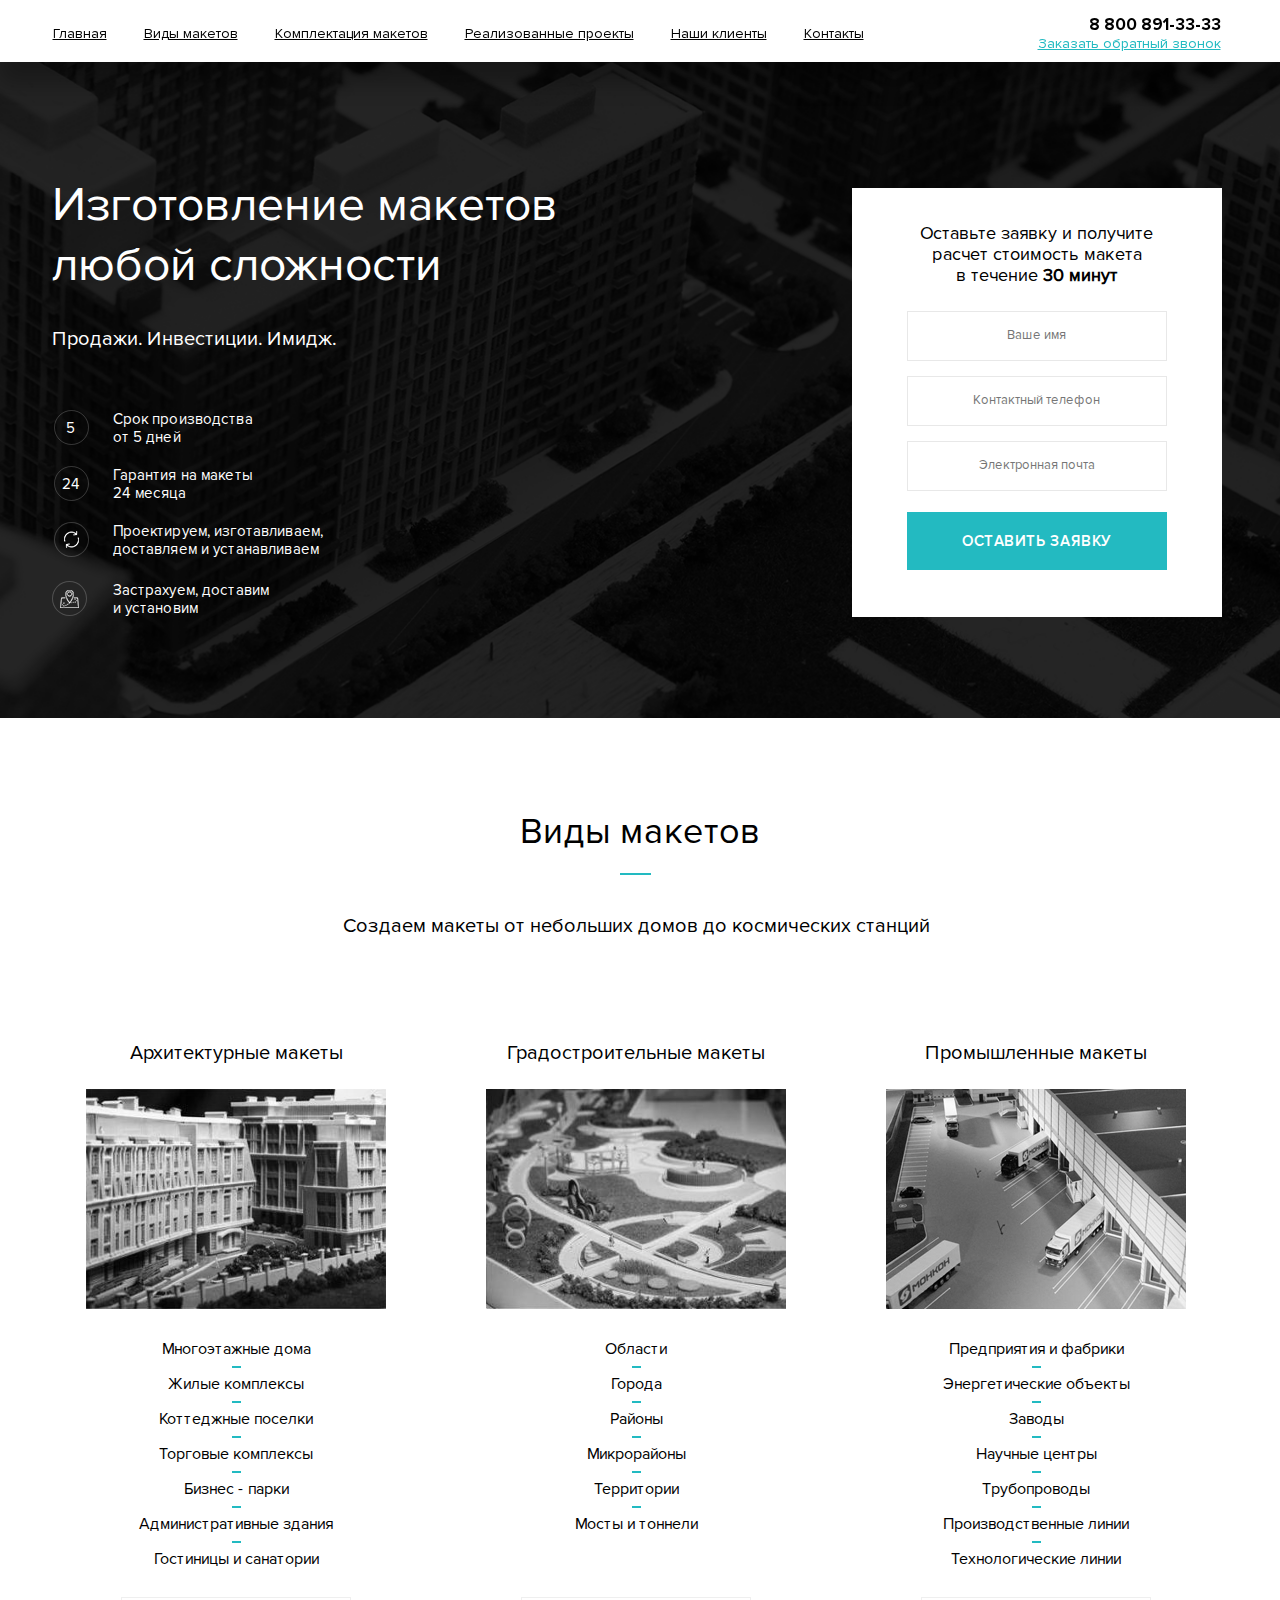
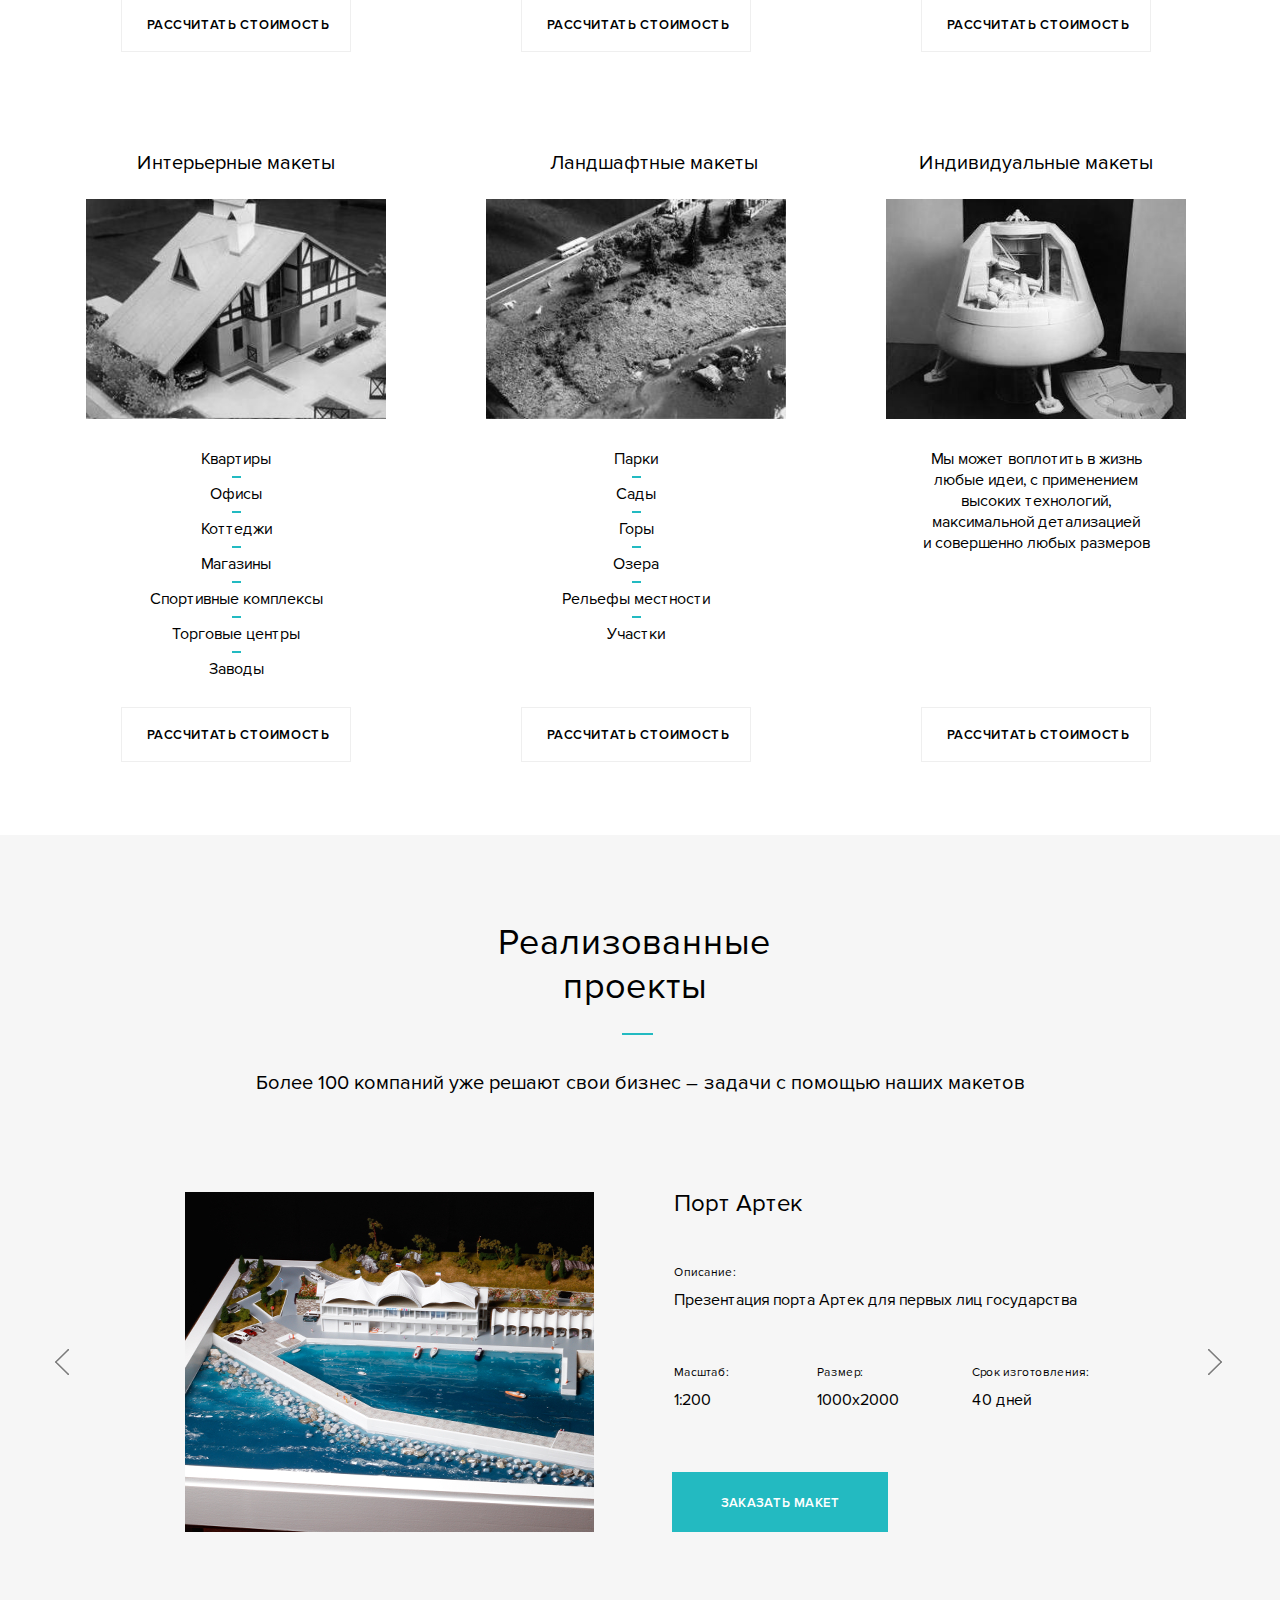
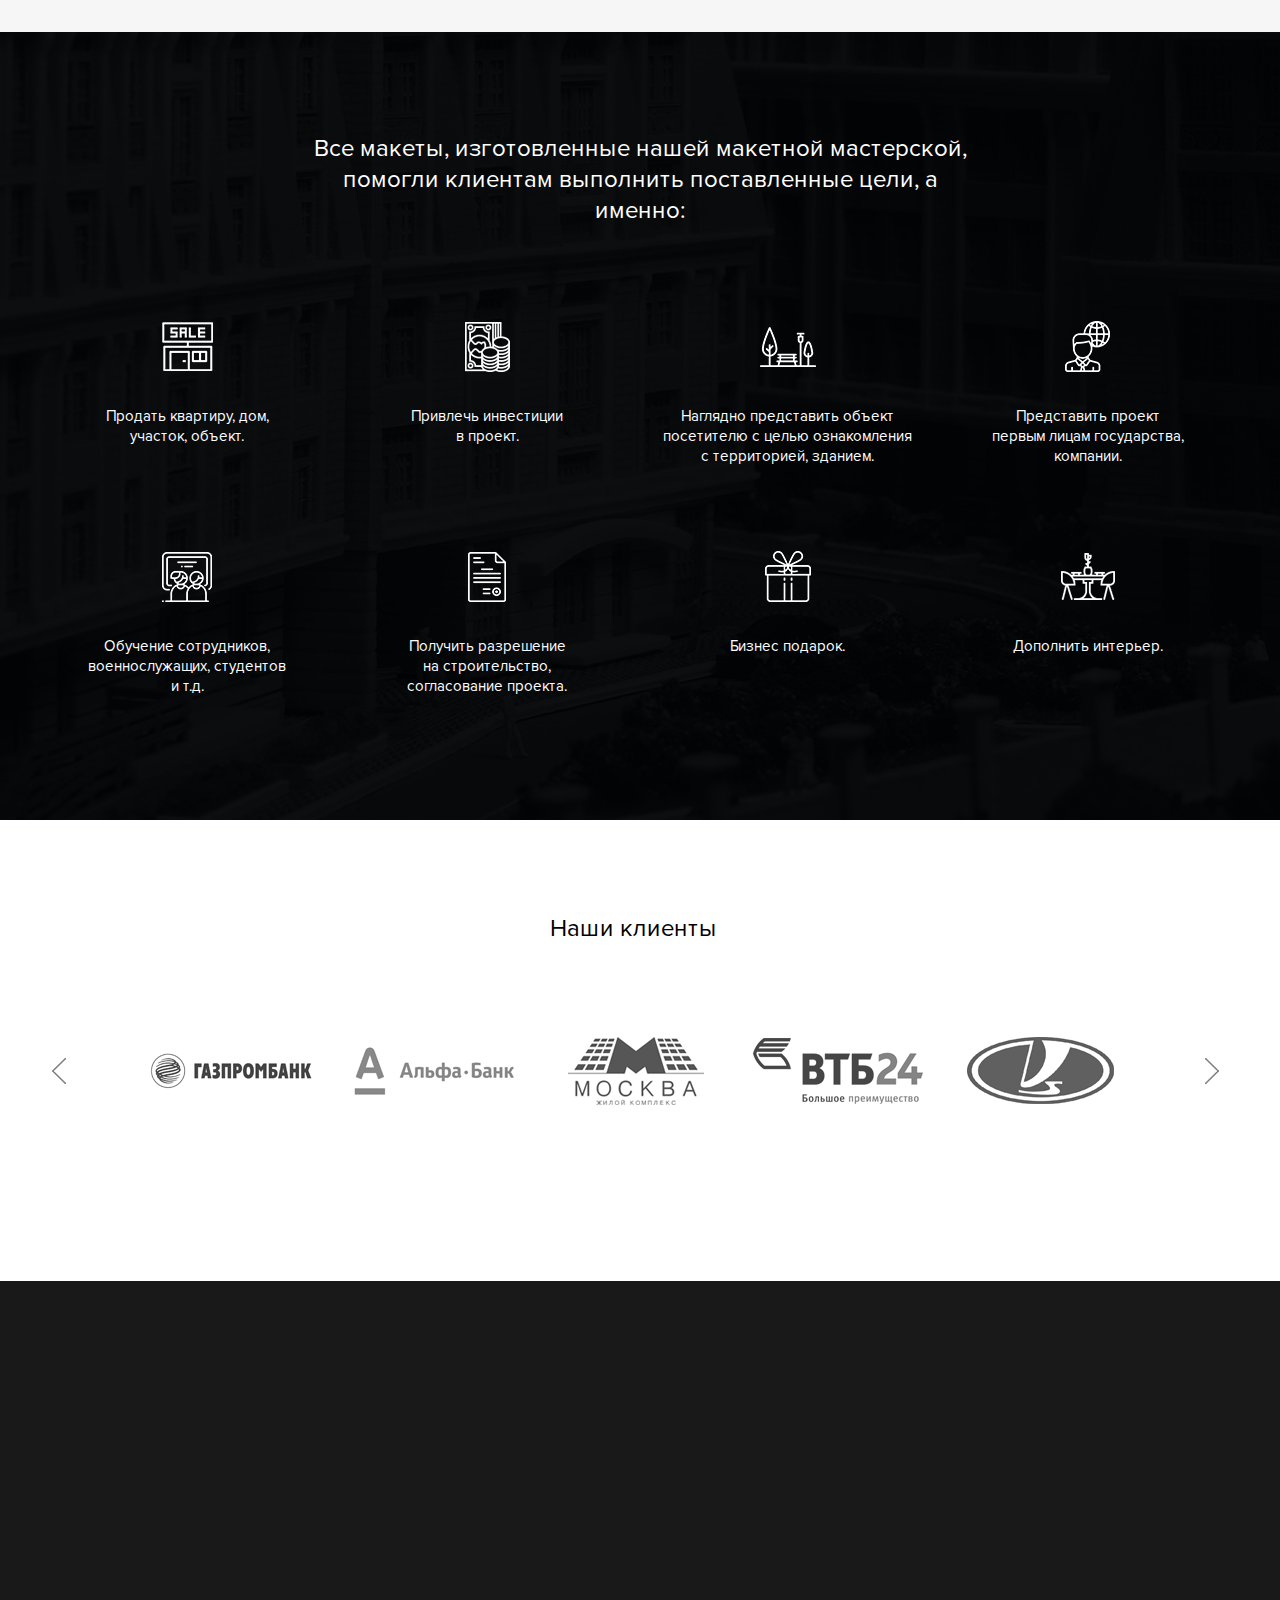
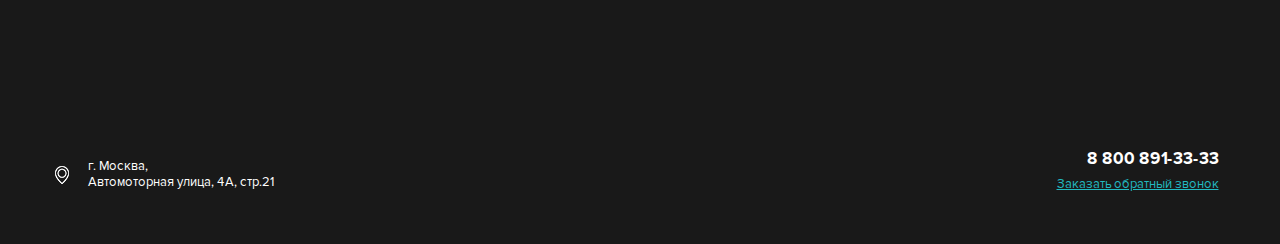
==== commit 5e704096: "добавил ховер эффекты navbar" ====
--- a/src/index.html
+++ b/src/index.html
@@ -542,8 +542,8 @@
     <!-- /.company -->
 
     <footer class="footer">
+        <div class="footer-map map" id="map"></div>
         <div class="container">
-            <div class="footer-map map" id="map"></div>
             <div class="footer-block">
                 <div class="footer__adress">
                     <span class="footer__text">
--- a/src/css/style.css
+++ b/src/css/style.css
@@ -50,6 +50,11 @@
   font-family: 'Proxima Nova Rg', sans-serif;
 }
 
+body {
+  margin: 0;
+  padding: 0;
+}
+
 a {
   text-decoration: none;
   color: #000;
@@ -67,12 +72,12 @@
 /* подключаем стили navbar */
 .section-navbar {
   background-color: #fff;
-  opacity: 0.9;
   -webkit-box-shadow: 0 21px 21px rgba(0, 0, 0, 0.28);
           box-shadow: 0 21px 21px rgba(0, 0, 0, 0.28);
   width: 100%;
   position: fixed;
   top: 0;
+  z-index: 5;
 }
 
 .navbar {
@@ -86,11 +91,14 @@
   -webkit-box-align: center;
       -ms-flex-align: center;
           align-items: center;
+  margin-bottom: 7px;
 }
 
 .navbar__menu {
   list-style: none;
   padding-left: 0;
+  margin-top: 27px;
+  margin-left: -2px;
 }
 
 .navbar__menu_tablet {
@@ -106,6 +114,10 @@
   text-decoration: underline;
 }
 
+.navbar__item:hover {
+  background-color: lightgray;
+}
+
 .navbar__contacts {
   text-align: right;
   display: -webkit-box;
@@ -116,11 +128,34 @@
       -ms-flex-direction: column;
           flex-direction: column;
   margin-right: 5px;
+  margin-top: 10px;
 }
 
 .navbar__phone {
   font-size: 17px;
   font-family: 'Proxima Nova Bold', sans-serif;
+  position: relative;
+}
+
+.navbar__phone:after {
+  content: '';
+  bottom: 0;
+  right: 0;
+  width: 0;
+  -webkit-transition: 0.5s;
+  transition: 0.5s;
+}
+
+.navbar__phone:hover:after {
+  content: '';
+  position: absolute;
+  bottom: 0;
+  right: 0;
+  width: 74%;
+  height: 2px;
+  background-color: #000;
+  -webkit-transition: 0.5s;
+  transition: 0.5s;
 }
 
 .navbar__feedback {
@@ -156,7 +191,7 @@
 .main {
   background: #000 url("../img/main/main-bg.png") no-repeat top center;
   background-size: cover;
-  padding-top: 53px;
+  padding-top: 62px;
 }
 
 .main-block {
@@ -292,6 +327,11 @@
 
 .input:nth-child(3) {
   margin-bottom: 21px;
+}
+
+.input:focus {
+  text-align: left;
+  padding-left: 25px;
 }
 
 .button {
@@ -991,12 +1031,12 @@
 /* подключаем стили footer */
 .footer {
   background-color: #191919;
-  padding-top: 56px;
   padding-bottom: 52px;
 }
 
 .footer-map {
   height: 418px;
+  margin-bottom: 57px;
 }
 
 .footer-block {
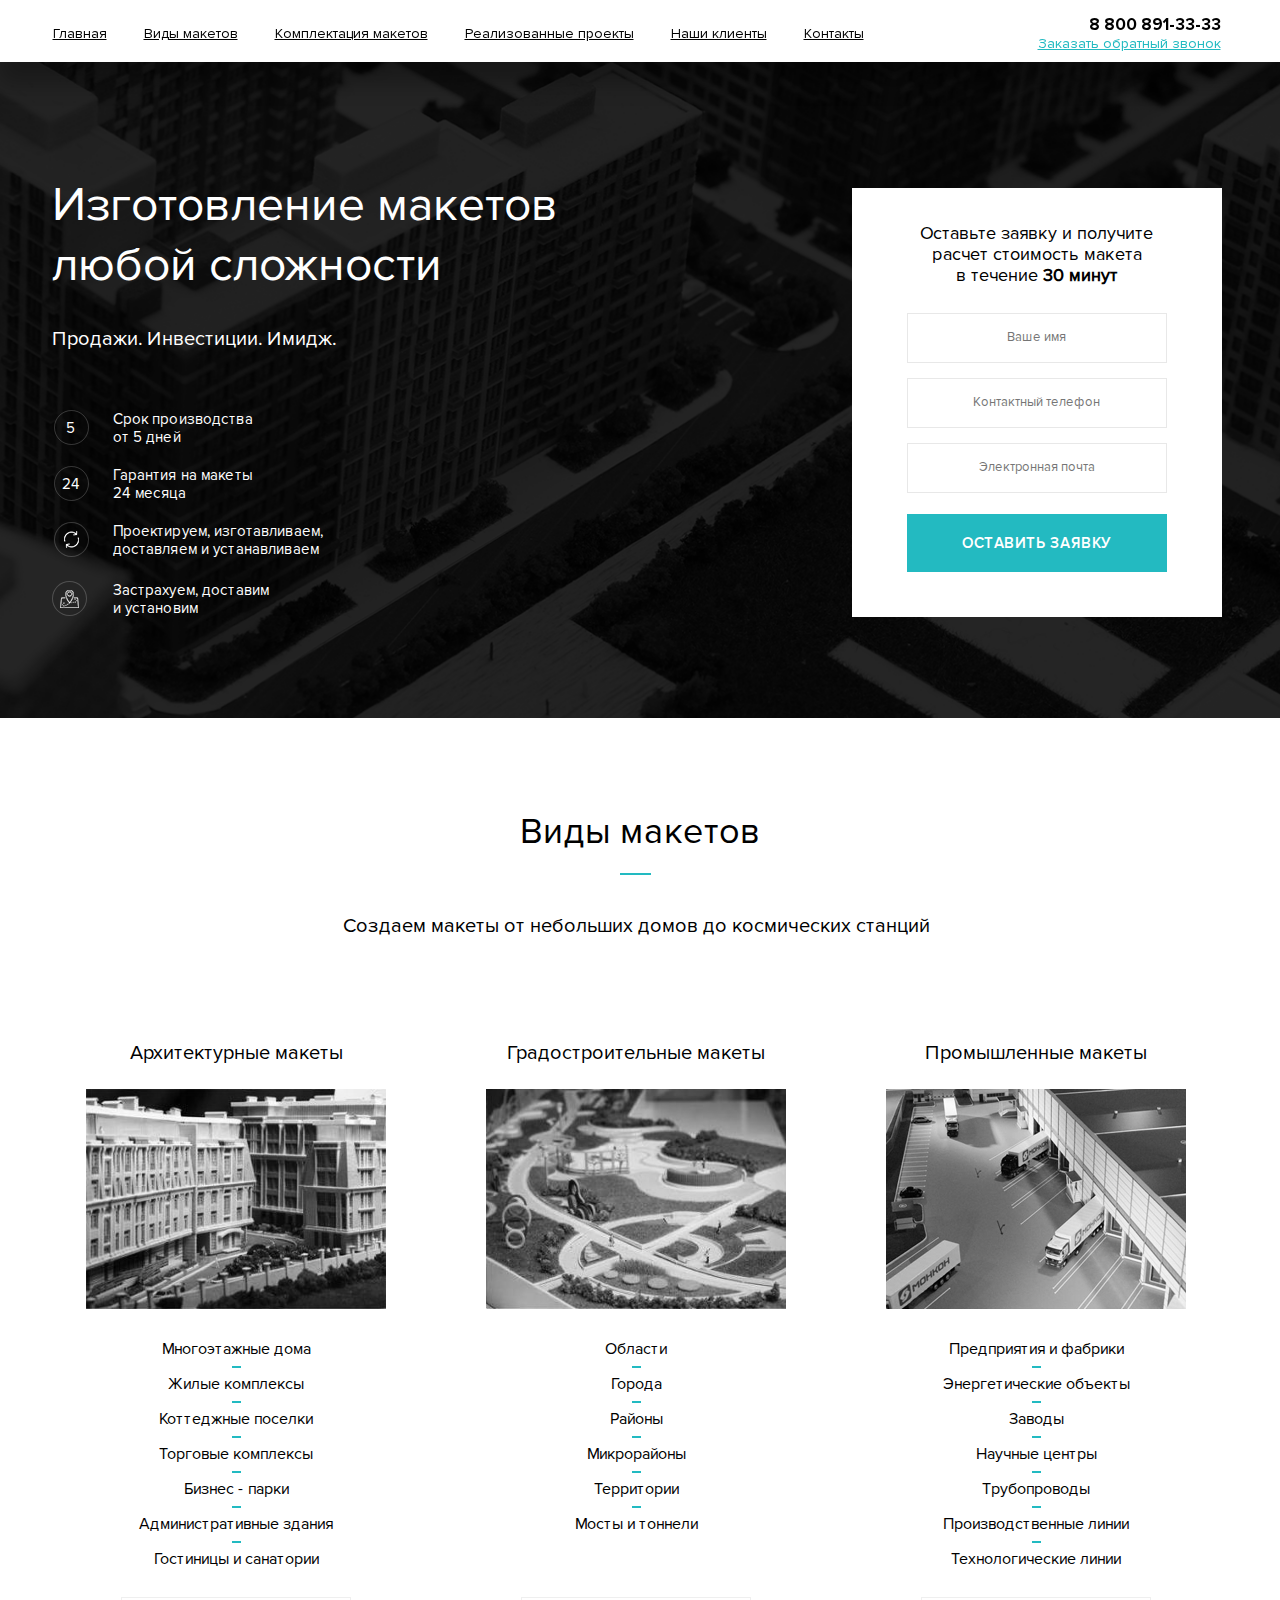
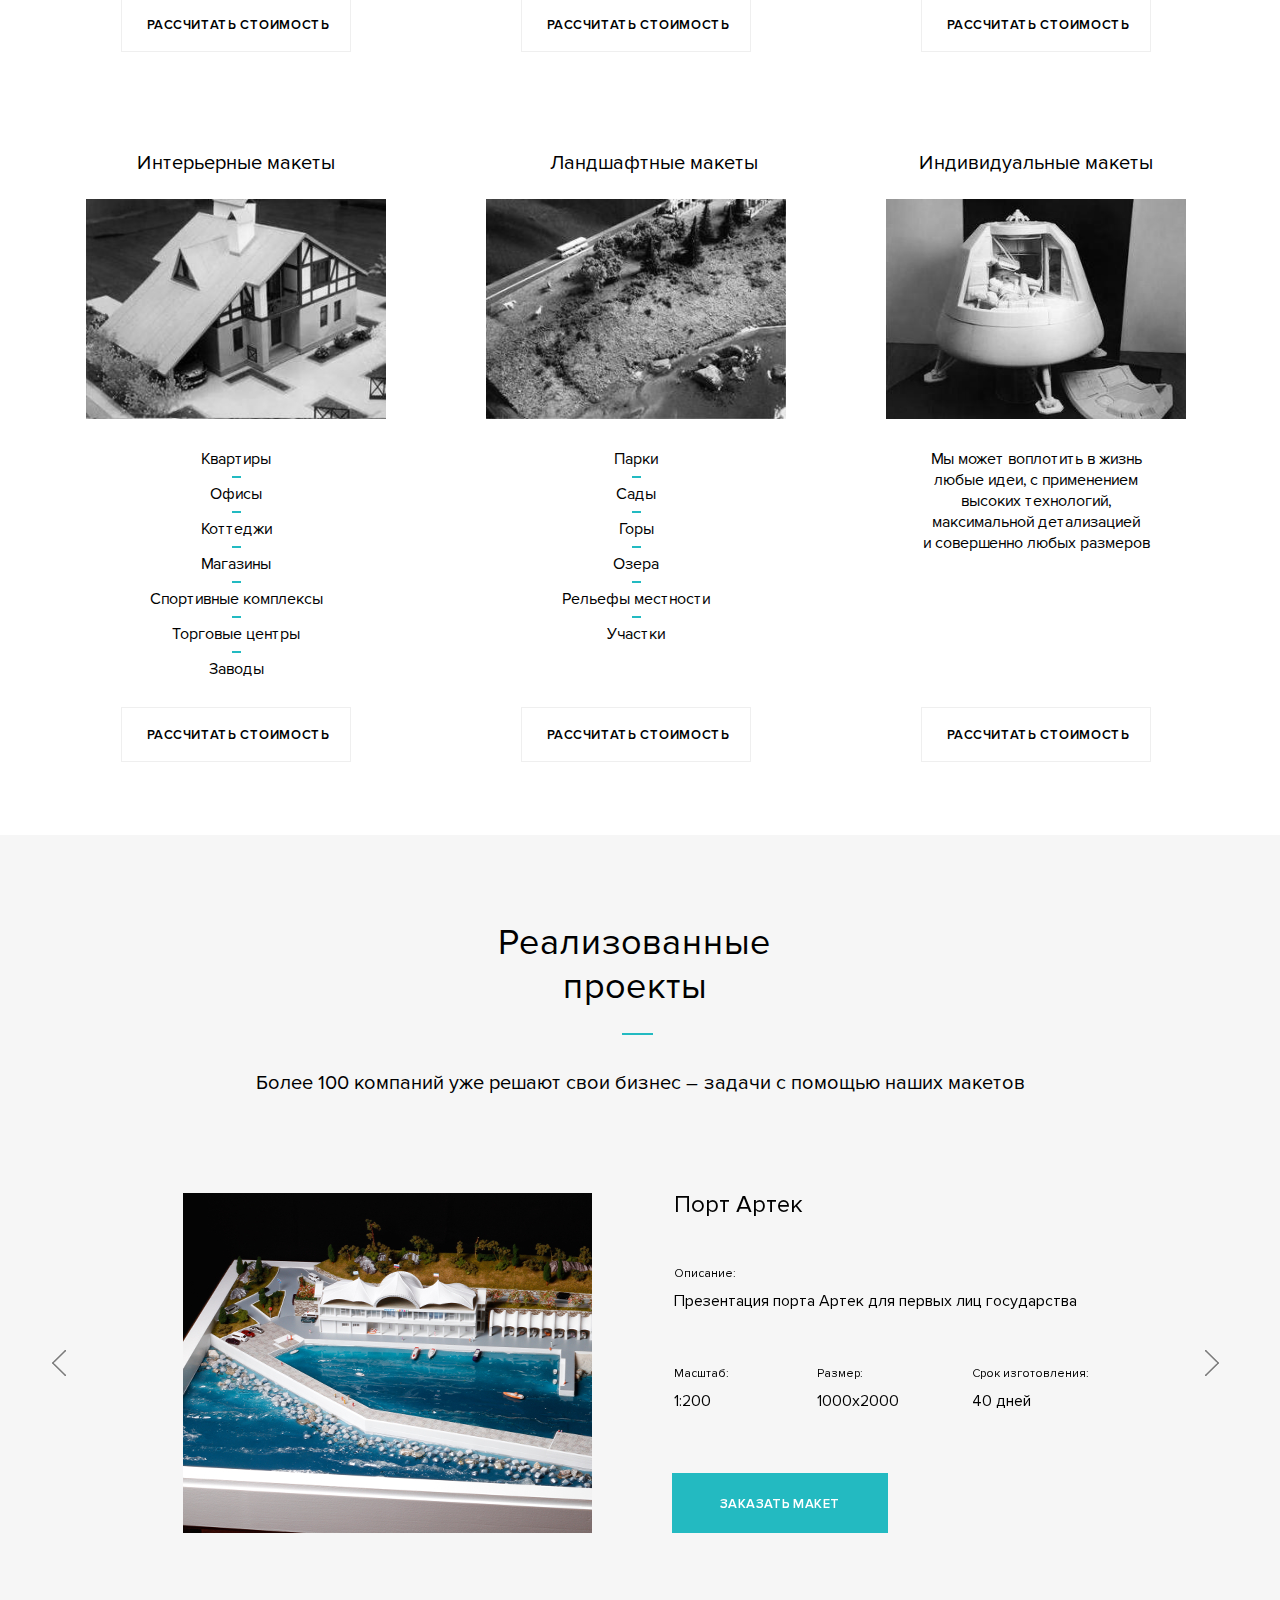
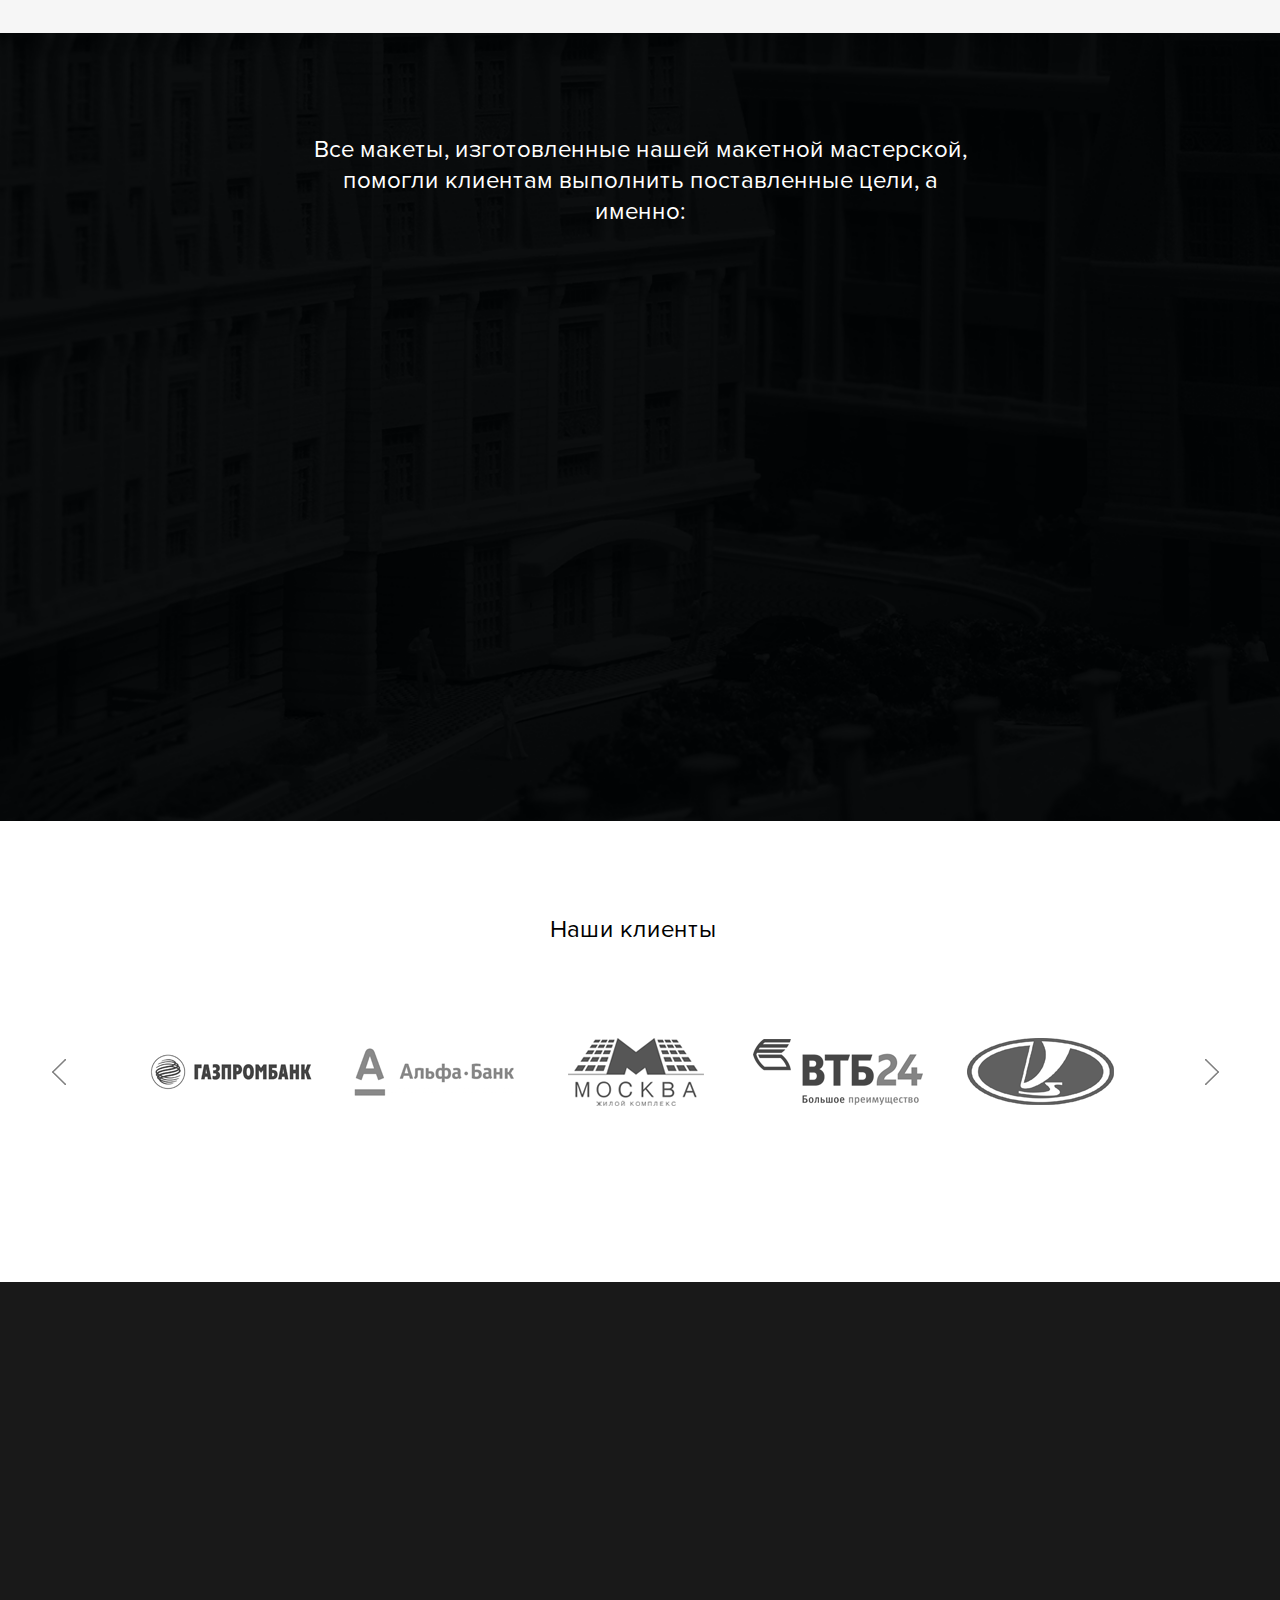
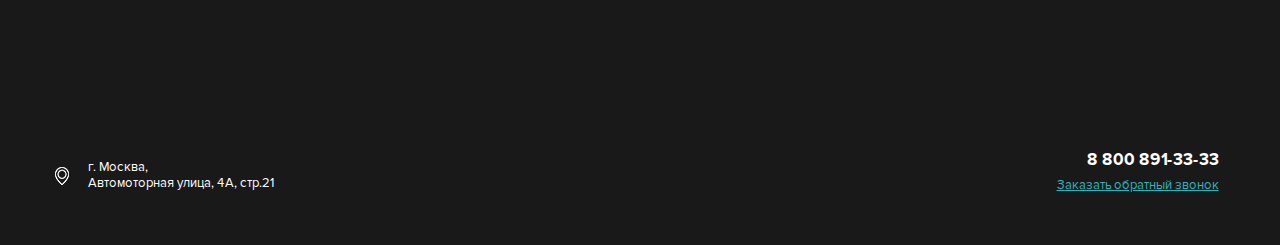
==== commit 9ff53ea4: "подключил слайдеры" ====
--- a/src/index.html
+++ b/src/index.html
@@ -352,62 +352,118 @@
                 Более 100 компаний уже решают свои бизнес – задачи с помощью наших макетов
             </h3>
             <!-- /.projects__subtitle -->
-            <div class="projects__slider slider">
-                <div class="slider__item">
-                    <div class="slider__image">
-                        <img src="img/slider/slider-img.jpg" alt="">
-                    </div>
-                    <!-- /.slider__image -->
-                    <div class="slider__text">
-                        <h4 class="slider__title">
-                            Порт Артек
-                        </h4>
-                        <!-- /.slider__title -->
-                        <span class="slider__des">
-                            Описание:
-                        </span> <!-- /.slider__description -->
-                        <p class="slider__description">
-                            Презентация порта Артек для первых лиц государства
-                        </p>
-                        <!-- /.slider__description -->
-                        <div class="slider__composition composition">
-                            <div class="composition__scale">
-                                <span class="composition__scale-name name">
-                                    Масштаб:
-                                </span>
-                                <span class="composition__scale-value value">
-                                    1:200
-                                </span>
+            <div class="projects__slider-wrapper">
+                    <div class="projects__slider slider">
+                        <div class="slider__item">
+                            <div class="slider__image">
+                                <img src="img/slider/slider-img.jpg" alt="">
                             </div>
-                            <!-- /.composition__scale -->
-                            <div class="composition__size">
-                                <span class="composition__size-name name">
-                                    Размер:
-                                </span>
-                                <span class="composition__size-value value">
-                                    1000х2000
-                                </span>
+                            <!-- /.slider__image -->
+                            <div class="slider__text">
+                                <h4 class="slider__title">
+                                    Порт Артек
+                                </h4>
+                            <!-- /.slider__title -->
+                            <span class="slider__des">
+                                Описание:
+                            </span> <!-- /.slider__description -->
+                            <p class="slider__description">
+                                Презентация порта Артек для первых лиц государства
+                            </p>
+                            <!-- /.slider__description -->
+                            <div class="slider__composition composition">
+                                <div class="composition__scale">
+                                    <span class="composition__scale-name name">
+                                        Масштаб:
+                                    </span>
+                                    <span class="composition__scale-value value">
+                                        1:200
+                                    </span>
+                                </div>
+                                <!-- /.composition__scale -->
+                                <div class="composition__size">
+                                    <span class="composition__size-name name">
+                                        Размер:
+                                    </span>
+                                    <span class="composition__size-value value">
+                                        1000х2000
+                                    </span>
+                                </div>
+                                <!-- /.composition__size -->
+                                <div class="composition__date">
+                                    <span class="composition__date-name name">
+                                        Срок изготовления:
+                                    </span>
+                                    <span class="composition__date-value value">
+                                        40 дней
+                                    </span>
+                                </div>
+                                <!-- /.composition__date -->
                             </div>
-                            <!-- /.composition__size -->
-                            <div class="composition__date">
-                                <span class="composition__date-name name">
-                                    Срок изготовления:
-                                </span>
-                                <span class="composition__date-value value">
-                                    40 дней
-                                </span>
+                            <!-- /.slider__composition -->
+                            <button class="slider__button">
+                                Заказать макет
+                            </button> <!-- /.slider__button -->
+                        </div>
+                        <!-- /.slider__text -->
+                    </div>
+                    <!-- /.slider__item -->
+                    <div class="slider__item">
+                        <div class="slider__image">
+                            <img src="img/slider/slider-img-2.jpg" alt="">
+                        </div>
+                        <!-- /.slider__image -->
+                        <div class="slider__text">
+                            <h4 class="slider__title">
+                                Домик в деревне
+                            </h4>
+                            <!-- /.slider__title -->
+                            <span class="slider__des">
+                                Описание:
+                            </span> <!-- /.slider__description -->
+                            <p class="slider__description">
+                                Личная резеденция президента РБ А.Г.Лукашенко
+                            </p>
+                            <!-- /.slider__description -->
+                            <div class="slider__composition composition">
+                                <div class="composition__scale">
+                                    <span class="composition__scale-name name">
+                                        Масштаб:
+                                    </span>
+                                    <span class="composition__scale-value value">
+                                        1:100
+                                    </span>
+                                </div>
+                                <!-- /.composition__scale -->
+                                <div class="composition__size">
+                                    <span class="composition__size-name name">
+                                        Размер:
+                                    </span>
+                                    <span class="composition__size-value value">
+                                        2000х2000
+                                    </span>
+                                </div>
+                                <!-- /.composition__size -->
+                                <div class="composition__date">
+                                    <span class="composition__date-name name">
+                                        Срок изготовления:
+                                    </span>
+                                    <span class="composition__date-value value">
+                                        10 дней
+                                    </span>
+                                </div>
+                                <!-- /.composition__date -->
                             </div>
-                            <!-- /.composition__date -->
+                            <!-- /.slider__composition -->
+                            <button class="slider__button">
+                                Заказать макет
+                            </button> <!-- /.slider__button -->
                         </div>
-                        <!-- /.slider__composition -->
-                        <button class="slider__button">
-                            Заказать макет
-                        </button> <!-- /.slider__button -->
-                    </div>
-                    <!-- /.slider__text -->
-                </div>
-                <!-- /.slider__item -->
-                <div class="arrows">
+                        <!-- /.slider__text -->
+                    </div>
+                    <!-- /.slider__item -->
+            </div>
+            <div class="arrows">
                     <div class="arrows__left">
                         <img src="img/slider/arrow-left.png" alt="">
                     </div>
@@ -417,6 +473,7 @@
                 </div>
             </div>
             <!-- /.slider-block -->
+            
         </div>
         <!-- /.container -->
     </div>
@@ -429,7 +486,7 @@
             </h2>
             <!-- /.targets__title -->
             <div class="targets-block">
-                <div class="targets__item">
+                <div class="targets__item wow fadeInUp" data-wow-delay="0.3s">
                     <div class="targets__image">
                         <img src="img/targets/sale.png" alt="">
                     </div>
@@ -437,7 +494,7 @@
                         Продать квартиру, дом,<br> участок, объект.
                     </p>
                 </div>
-                <div class="targets__item">
+                <div class="targets__item wow fadeInUp" data-wow-delay="0.3s">
                     <div class="targets__image">
                         <img src="img/targets/change.png" alt="">
                     </div>
@@ -445,7 +502,7 @@
                         Привлечь инвестиции<br> в проект.
                     </p>
                 </div>
-                <div class="targets__item">
+                <div class="targets__item wow fadeInUp" data-wow-delay="0.3s">
                     <div class="targets__image">
                         <img src="img/targets/park.png" alt="">
                     </div>
@@ -453,7 +510,7 @@
                         Наглядно представить объект<br> посетителю с целью ознакомления<br> с территорией, зданием.
                     </p>
                 </div>
-                <div class="targets__item">
+                <div class="targets__item wow fadeInUp" data-wow-delay="0.3s">
                     <div class="targets__image">
                         <img src="img/targets/worldwide.png" alt="">
                     </div>
@@ -461,7 +518,7 @@
                         Представить проект<br> первым лицам государства,<br> компании.
                     </p>
                 </div>
-                <div class="targets__item">
+                <div class="targets__item wow fadeInUp" data-wow-delay="0.3s">
                     <div class="targets__image">
                         <img src="img/targets/lesson.png" alt="">
                     </div>
@@ -469,7 +526,7 @@
                         Обучение сотрудников,<br> военнослужащих,  студентов<br> и т.д.
                     </p>
                 </div>
-                <div class="targets__item">
+                <div class="targets__item wow fadeInUp" data-wow-delay="0.3s">
                     <div class="targets__image">
                         <img src="img/targets/document.png" alt="">
                     </div>
@@ -477,7 +534,7 @@
                         Получить разрешение<br> на строительство,<br> согласование проекта.
                     </span>
                 </div>
-                <div class="targets__item">
+                <div class="targets__item wow fadeInUp" data-wow-delay="0.3s">
                     <div class="targets__image">
                         <img src="img/targets/gift.png" alt="">
                     </div>
@@ -485,7 +542,7 @@
                         Бизнес подарок.
                     </span>
                 </div>
-                <div class="targets__item">
+                <div class="targets__item wow fadeInUp" data-wow-delay="0.3s">
                     <div class="targets__image">
                         <img src="img/targets/table.png" alt="">
                     </div>
@@ -568,6 +625,8 @@
 <script src="js/jquery-3.3.1.min.js"></script>
 <script src="js/main.js"></script>
 <script src="js/owl.carousel.min.js"></script>
+<script src="js/slick.min.js"></script>
+<script src="js/wow.min.js"></script>
 
 </body>
 </html>--- a/src/css/style.css
+++ b/src/css/style.css
@@ -38,6 +38,208 @@
   font-display: swap;
 }
 
+/* подключаем слайдер slick */
+/* Slider */
+.slick-slider {
+  position: relative;
+  display: block;
+  -webkit-box-sizing: border-box;
+          box-sizing: border-box;
+  -webkit-touch-callout: none;
+  -webkit-user-select: none;
+  -moz-user-select: none;
+  -ms-user-select: none;
+  user-select: none;
+  -ms-touch-action: pan-y;
+  touch-action: pan-y;
+  -webkit-tap-highlight-color: transparent;
+}
+
+.slick-list {
+  position: relative;
+  overflow: hidden;
+  display: block;
+  margin: 0;
+  padding: 0;
+}
+
+.slick-list:focus {
+  outline: none;
+}
+
+.slick-list.dragging {
+  cursor: pointer;
+  cursor: hand;
+}
+
+.slick-slider .slick-track,
+.slick-slider .slick-list {
+  -webkit-transform: translate3d(0, 0, 0);
+  transform: translate3d(0, 0, 0);
+}
+
+.slick-track {
+  position: relative;
+  left: 0;
+  top: 0;
+  display: block;
+  margin-left: auto;
+  margin-right: auto;
+}
+
+.slick-track:before, .slick-track:after {
+  content: "";
+  display: table;
+}
+
+.slick-track:after {
+  clear: both;
+}
+
+.slick-loading .slick-track {
+  visibility: hidden;
+}
+
+.slick-slide {
+  float: left;
+  height: 100%;
+  min-height: 1px;
+  display: none;
+}
+
+[dir="rtl"] .slick-slide {
+  float: right;
+}
+
+.slick-slide img {
+  display: block;
+}
+
+.slick-slide.slick-loading img {
+  display: none;
+}
+
+.slick-slide.dragging img {
+  pointer-events: none;
+}
+
+.slick-initialized .slick-slide {
+  display: block;
+}
+
+.slick-loading .slick-slide {
+  visibility: hidden;
+}
+
+.slick-vertical .slick-slide {
+  display: block;
+  height: auto;
+  border: 1px solid transparent;
+}
+
+.slick-arrow.slick-hidden {
+  display: none;
+}
+
+/* подключаем анимацию */
+.animated {
+  -webkit-animation-duration: 1s;
+          animation-duration: 1s;
+  -webkit-animation-fill-mode: both;
+          animation-fill-mode: both;
+}
+
+.animated.infinite {
+  -webkit-animation-iteration-count: infinite;
+          animation-iteration-count: infinite;
+}
+
+.animated.delay-1s {
+  -webkit-animation-delay: 1s;
+          animation-delay: 1s;
+}
+
+.animated.delay-2s {
+  -webkit-animation-delay: 2s;
+          animation-delay: 2s;
+}
+
+.animated.delay-3s {
+  -webkit-animation-delay: 3s;
+          animation-delay: 3s;
+}
+
+.animated.delay-4s {
+  -webkit-animation-delay: 4s;
+          animation-delay: 4s;
+}
+
+.animated.delay-5s {
+  -webkit-animation-delay: 5s;
+          animation-delay: 5s;
+}
+
+.animated.fast {
+  -webkit-animation-duration: 800ms;
+          animation-duration: 800ms;
+}
+
+.animated.faster {
+  -webkit-animation-duration: 500ms;
+          animation-duration: 500ms;
+}
+
+.animated.slow {
+  -webkit-animation-duration: 2s;
+          animation-duration: 2s;
+}
+
+.animated.slower {
+  -webkit-animation-duration: 3s;
+          animation-duration: 3s;
+}
+
+@media (print), (prefers-reduced-motion) {
+  .animated {
+    -webkit-animation: unset !important;
+            animation: unset !important;
+    -webkit-transition: none !important;
+    transition: none !important;
+  }
+}
+
+@-webkit-keyframes fadeInUp {
+  from {
+    opacity: 0;
+    -webkit-transform: translate3d(0, 100%, 0);
+            transform: translate3d(0, 100%, 0);
+  }
+  to {
+    opacity: 1;
+    -webkit-transform: translate3d(0, 0, 0);
+            transform: translate3d(0, 0, 0);
+  }
+}
+
+@keyframes fadeInUp {
+  from {
+    opacity: 0;
+    -webkit-transform: translate3d(0, 100%, 0);
+            transform: translate3d(0, 100%, 0);
+  }
+  to {
+    opacity: 1;
+    -webkit-transform: translate3d(0, 0, 0);
+            transform: translate3d(0, 0, 0);
+  }
+}
+
+.fadeInUp {
+  -webkit-animation-name: fadeInUp;
+          animation-name: fadeInUp;
+}
+
+/* подключаем стили модального окна */
 /* подключаем общие стили */
 * {
   -webkit-box-sizing: border-box;
@@ -67,6 +269,10 @@
 
 h1, h2, h3, h4, h5 {
   font-weight: normal;
+}
+
+input {
+  outline: none;
 }
 
 /* подключаем стили navbar */
@@ -298,7 +504,7 @@
   margin-right: auto;
   font-size: 18px;
   margin-top: 35px;
-  margin-bottom: 25px;
+  margin-bottom: 27px;
   line-height: 21px;
 }
 
@@ -330,6 +536,7 @@
 }
 
 .input:focus {
+  border: 1px solid #1a9096;
   text-align: left;
   padding-left: 25px;
 }
@@ -401,6 +608,11 @@
   padding-bottom: 38px;
   margin-right: 30px;
   margin-bottom: 35px;
+}
+
+.layouts__item:hover {
+  -webkit-box-shadow: 0 5px 32px rgba(0, 0, 0, 0.1);
+          box-shadow: 0 5px 32px rgba(0, 0, 0, 0.1);
 }
 
 .layouts__item:hover .layouts__button {
@@ -511,7 +723,7 @@
   background-color: #f6f6f6;
   font-family: 'Proxima Nova Rg', sans-serif;
   padding-top: 56px;
-  padding-bottom: 95px;
+  padding-bottom: 100px;
 }
 
 .projects__title {
@@ -540,26 +752,30 @@
   text-align: center;
 }
 
-.slider {
+.projects__slider-wrapper {
   position: relative;
 }
 
 .slider__item {
-  display: -webkit-box;
-  display: -ms-flexbox;
-  display: flex;
-  -ms-flex-pack: distribute;
-      justify-content: space-around;
-  margin-top: 97px;
+  width: 902px;
+  display: -webkit-box;
+  display: -ms-flexbox;
+  display: flex;
+  -webkit-box-pack: justify;
+      -ms-flex-pack: justify;
+          justify-content: space-between;
+  margin-top: 78px;
+  margin-left: auto;
+  margin-right: auto;
 }
 
 .slider__image {
-  margin-left: 90px;
+  margin-left: -4px;
 }
 
 .slider__text {
+  margin-right: 5px;
   font-family: 'Proxima Nova Rg', sans-serif;
-  margin-right: 96px;
 }
 
 .slider__title {
@@ -634,14 +850,24 @@
 
 .arrows__left {
   position: absolute;
-  top: 157px;
-  left: 0;
+  top: 235px;
+  left: -3px;
 }
 
 .arrows__right {
   position: absolute;
-  top: 157px;
-  right: 4px;
+  top: 235px;
+  right: 7px;
+}
+
+.slick-initialized .slick-slide {
+  display: -webkit-box;
+  display: -ms-flexbox;
+  display: flex;
+  -ms-flex-pack: distribute;
+      justify-content: space-around;
+  padding-left: 92px;
+  padding-right: 91px;
 }
 
 /* подключаем стили targets */
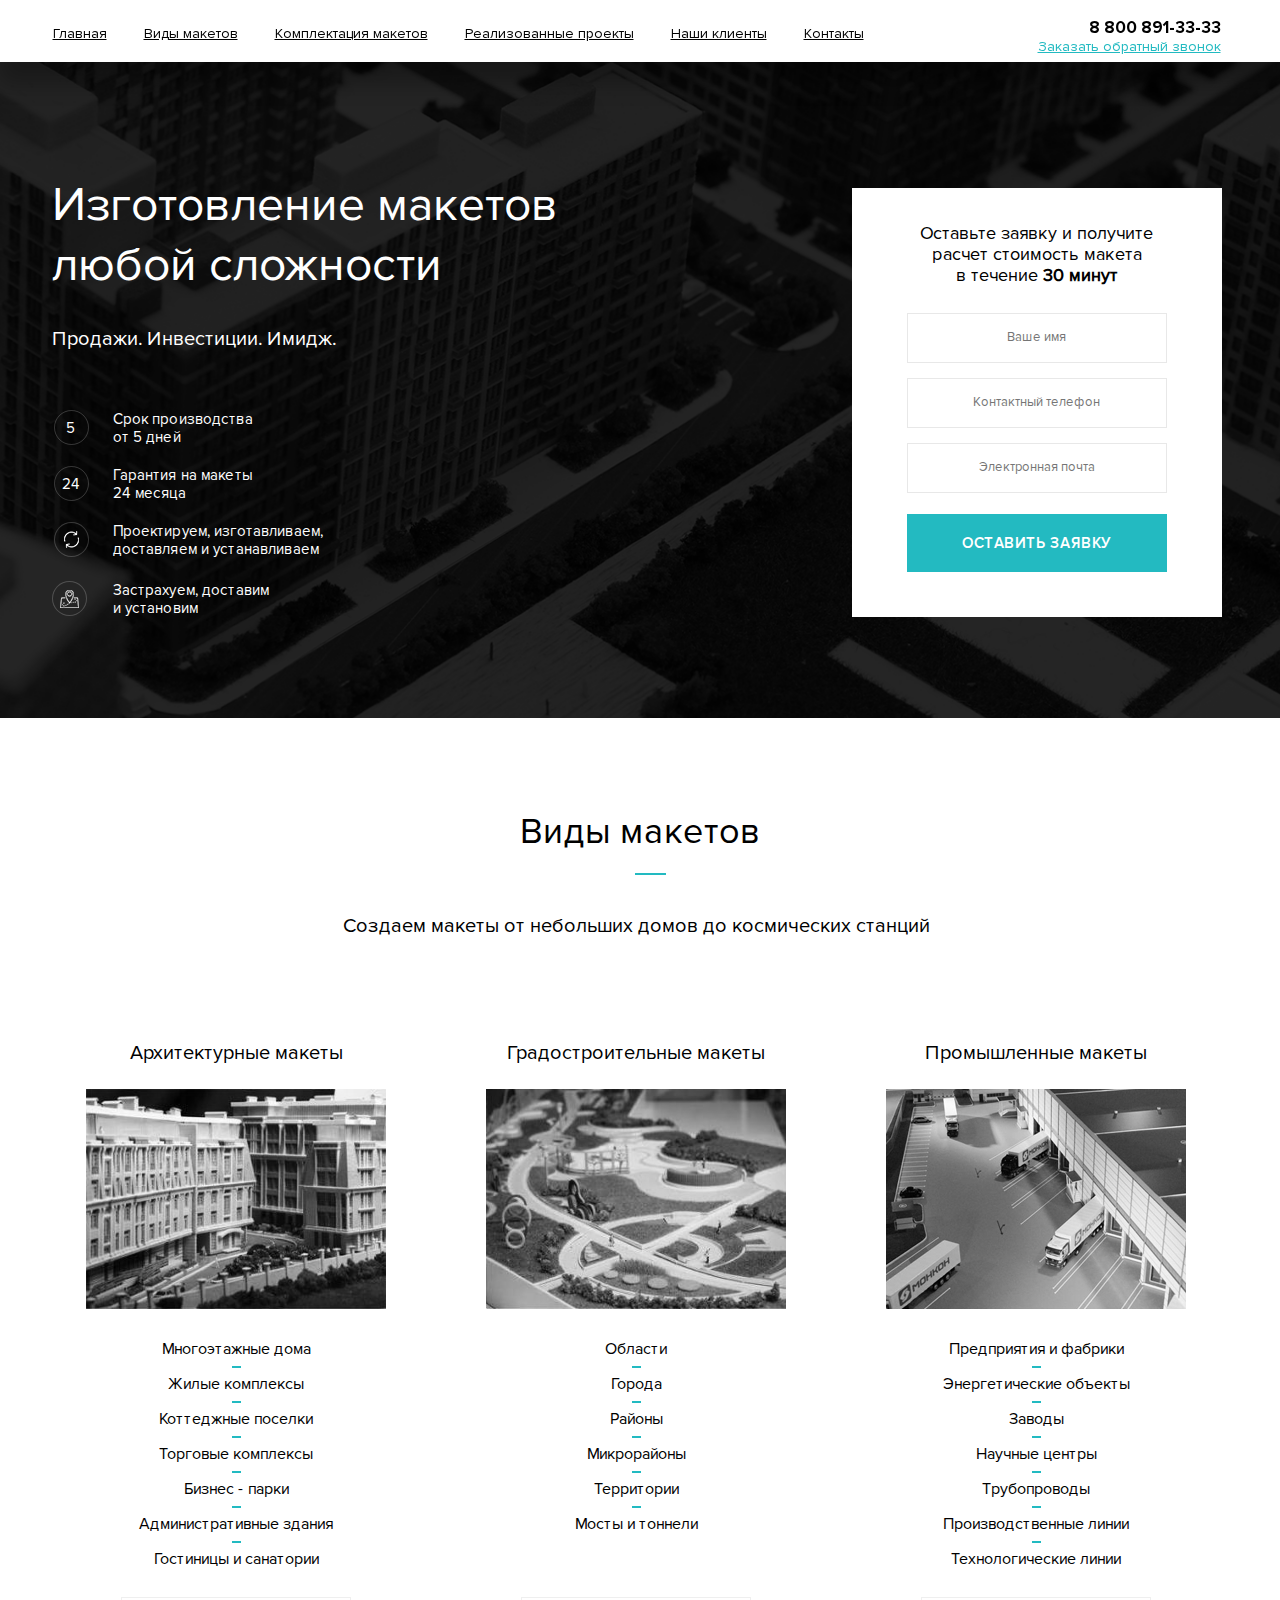
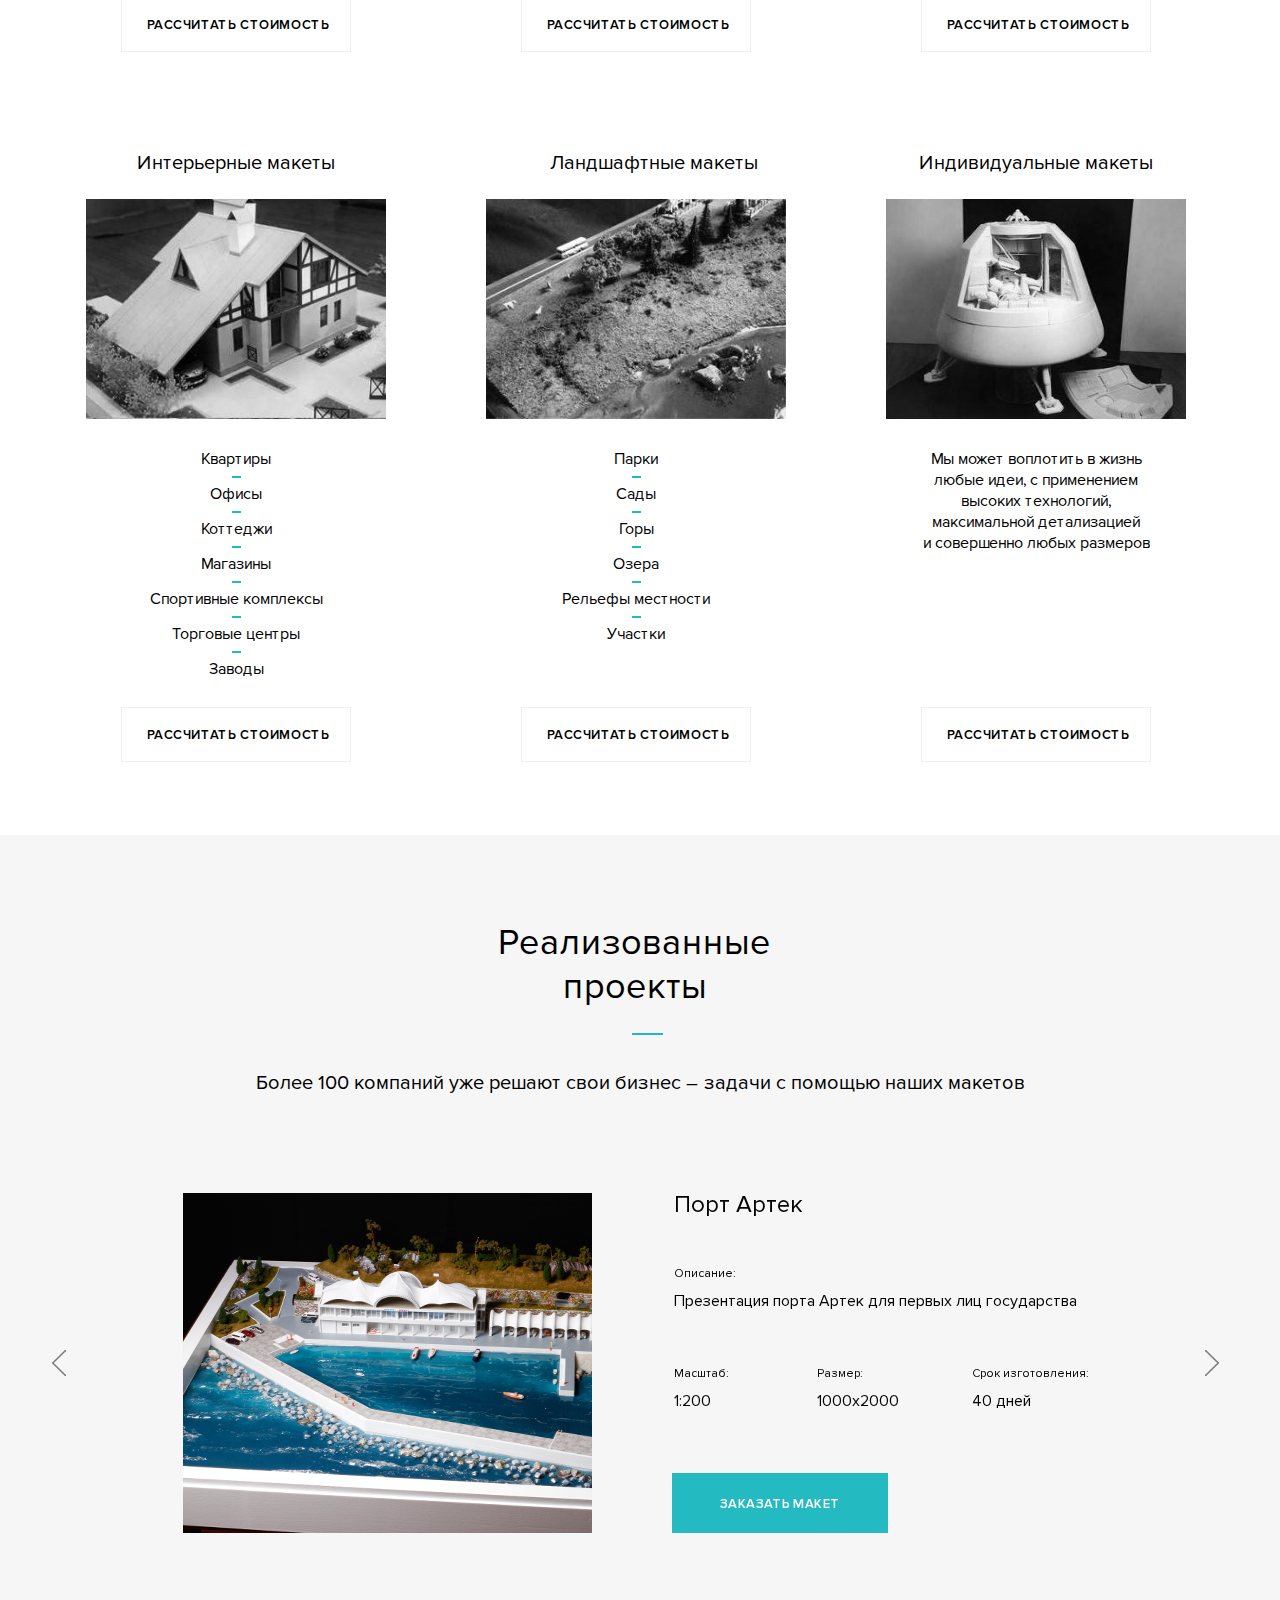
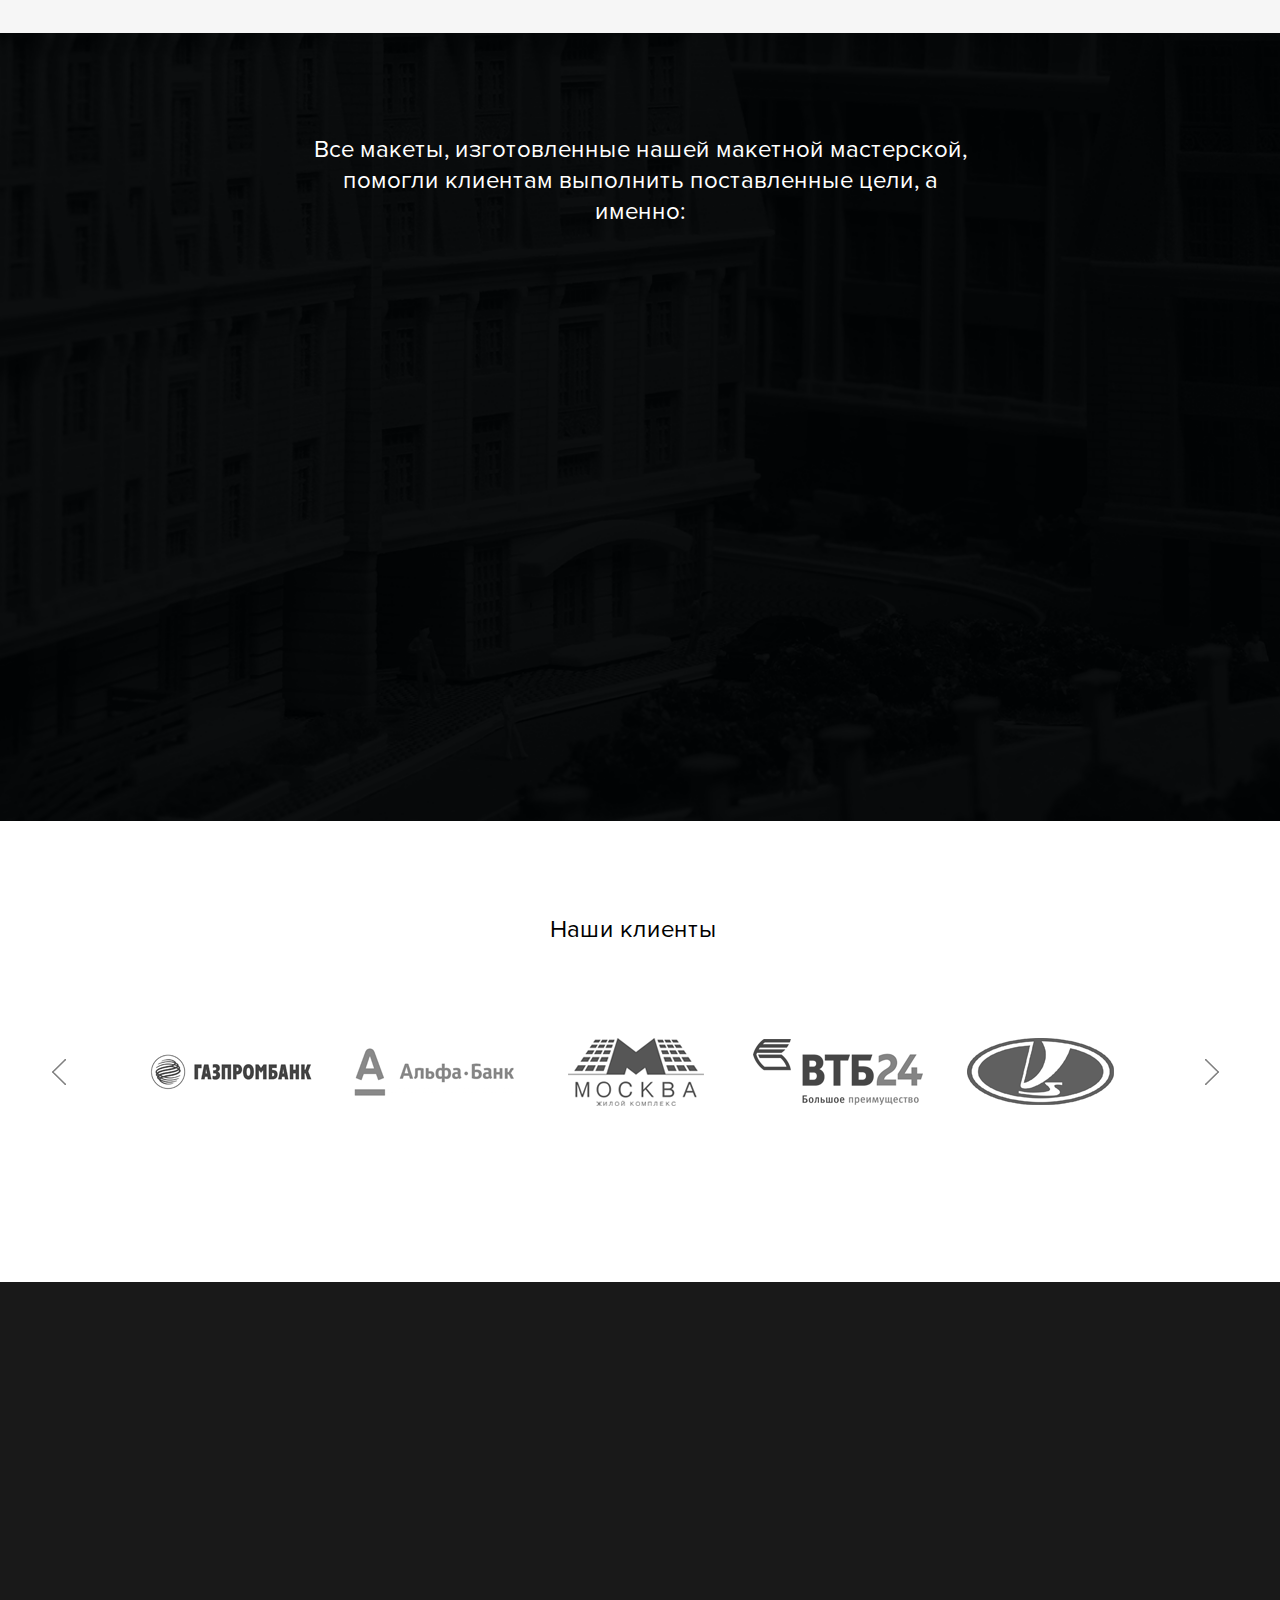
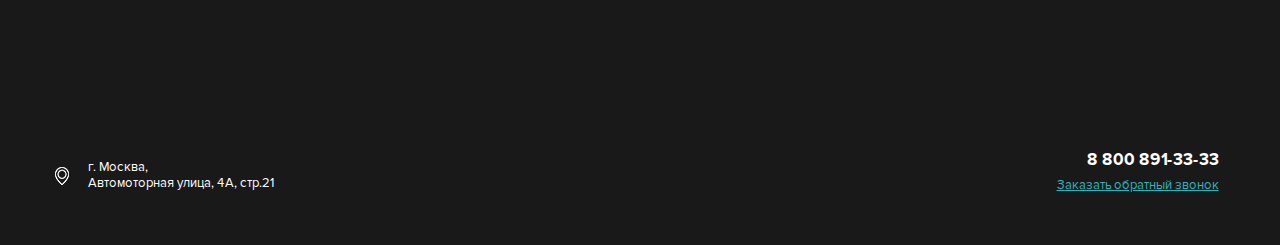
==== commit 22572e17: "прикрутил кнопку меню для мобилки" ====
--- a/src/index.html
+++ b/src/index.html
@@ -10,41 +10,54 @@
 <body>
     <div class="section section-navbar">
         <div class="container">
-            <nav class="navbar">
-                <ul class="navbar__menu">
-                    <li class="navbar__item">
-                        <a href="" class="navbar__item_link">Главная</a>
-                    </li>
-                    <li class="navbar__item">
-                        <a href="">Виды макетов</a>
-                    </li>
-                    <li class="navbar__item">
-                        <a href="">Комплектация макетов</a>
-                    </li>
-                    <li class="navbar__item">
-                        <a href="">Реализованные проекты</a>
-                    </li>
-                    <li class="navbar__item">
-                        <a href="">Наши клиенты</a>
-                    </li>
-                    <li class="navbar__item">
-                        <a href="">Контакты</a>
-                    </li>
-                </ul>
-                <!-- /.navbar__menu -->
+            <div class="navbar-wrapper">
+                <div class="navbar__overlay">
+                    <nav class="navbar">
+                        <ul class="navbar__menu">
+                            <li class="navbar__item">
+                                <a href="#main" class="menu__item">Главная</a>
+                            </li>
+                            <li class="navbar__item">
+                                <a href="#layouts" class="menu__item">Виды макетов</a>
+                            </li>
+                            <li class="navbar__item">
+                                <a href="#layouts" class="menu__item">Комплектация макетов</a>
+                            </li>
+                            <li class="navbar__item">
+                                <a href="#projects" class="menu__item">Реализованные проекты</a>
+                            </li>
+                            <li class="navbar__item">
+                                <a href="#company" class="menu__item">Наши клиенты</a>
+                            </li>
+                            <li class="navbar__item">
+                                <a href="#footer" class="menu__item">Контакты</a>
+                            </li>
+                        </ul>
+                        <!-- /.navbar__menu -->
+                    </nav>
+                    <!-- /.navbar -->
+                    <div class="hideMenu">
+                        <a href="#" class="hideMenu__btn">
+                            МЕНЮ
+                            <span class="burger"></span>
+                        </a>
+                    </div>
+                    <!-- /.hideMenu -->
+                </div>
+                <!-- /.navbar__overlay -->
                 <div class="navbar__contacts">
                     <a href="tel:+8(800)891-33-33" class="navbar__phone">8 800 891-33-33</a>
-                    <a href="" class="navbar__feedback">Заказать обратный звонок</a>
+                    <a href="" class="navbar__feedback feedback">Заказать обратный звонок</a>
                 </div>
                 <!-- /.navbar__contacts -->
-            </nav>
-            <!-- /.navbar -->
+            </div>
+            <!-- /.navbar-wrapper -->
         </div>
         <!-- /.container -->
     </div>
     <!-- /.section section-navbar -->
 
-    <div class="section main">
+    <div class="section main" id="main">
         <div class="container">
             <div class="main-block">
                 <div class="main__text">
@@ -78,11 +91,11 @@
                         Оставьте заявку и получите расчет стоимость макета <br>в течение <span class="main__form-bolder">30 минут</span>
                     </h2>
                     <!-- /.form__title -->
-                    <form action="" class="form">
-                        <input type="text" class="input" placeholder="Ваше имя">
-                        <input type="tel" class="input" placeholder="Контактный телефон">
-                        <input type="email" class="input" placeholder="Электронная почта">
-                        <button class="button">Оставить заявку</button>
+                    <form action="php/mail.php" method="POST" class="form" id="form">
+                        <input type="text" name="username" class="input main__name" placeholder="Ваше имя">
+                        <input type="tel" name="userPhone" class="input main__phone" placeholder="Контактный телефон">
+                        <input type="email" name="userEmail" class="input main__email" placeholder="Электронная почта">
+                        <button type="submit" class="button btn" form="form">Оставить заявку</button>
                     </form>
                     <!-- /.form -->
                 </div>
@@ -94,7 +107,7 @@
     </div>
     <!-- /.section main -->
 
-    <div class="container">
+    <div class="container" id="layouts">
         <div class="layouts">
             <h2 class="layouts__title">
                 Виды макетов
@@ -144,7 +157,7 @@
                         <!-- /.layouts__list-item -->
                     </ul>
                     <!-- /.layouts__list -->
-                    <button class="layouts__button">
+                    <button class="layouts__button btn">
                         Рассчитать стоимость
                     </button> <!-- /.layouts__button -->
                 </div>
@@ -184,7 +197,7 @@
                         <!-- /.layouts__list-item -->
                     </ul>
                     <!-- /.layouts__list -->
-                    <button class="layouts__button">
+                    <button class="layouts__button btn">
                         Рассчитать стоимость
                     </button> <!-- /.layouts__button -->
                 </div>
@@ -272,7 +285,7 @@
                         <!-- /.layouts__list-item -->
                     </ul>
                     <!-- /.layouts__list -->
-                    <button class="layouts__button">
+                    <button class="layouts__button btn">
                         Рассчитать стоимость
                     </button> <!-- /.layouts__button -->
                 </div>
@@ -312,7 +325,7 @@
                         <!-- /.layouts__list-item -->
                     </ul>
                     <!-- /.layouts__list -->
-                    <button class="layouts__button">
+                    <button class="layouts__button btn">
                         Рассчитать стоимость
                     </button> <!-- /.layouts__button -->
                 </div>
@@ -330,7 +343,7 @@
                             Мы может воплотить в жизнь любые идеи, с применением высоких технологий, максимальной детализацией<br> и совершенно любых размеров
                         </li>
                     </ul>
-                    <button class="layouts__button">
+                    <button class="layouts__button btn">
                         Рассчитать стоимость
                     </button> <!-- /.layouts__button -->
                 </div>
@@ -342,7 +355,7 @@
     </div>
     <!-- /.container -->
 
-    <div class="section projects">
+    <div class="section projects" id="projects">
         <div class="container">
             <h2 class="projects__title">
                 Реализованные проекты
@@ -356,7 +369,7 @@
                     <div class="projects__slider slider">
                         <div class="slider__item">
                             <div class="slider__image">
-                                <img src="img/slider/slider-img.jpg" alt="">
+                                <img src="img/slider/slider-img.jpg" class="slider__img" alt="">
                             </div>
                             <!-- /.slider__image -->
                             <div class="slider__text">
@@ -401,7 +414,7 @@
                                 <!-- /.composition__date -->
                             </div>
                             <!-- /.slider__composition -->
-                            <button class="slider__button">
+                            <button class="slider__button btn">
                                 Заказать макет
                             </button> <!-- /.slider__button -->
                         </div>
@@ -410,7 +423,7 @@
                     <!-- /.slider__item -->
                     <div class="slider__item">
                         <div class="slider__image">
-                            <img src="img/slider/slider-img-2.jpg" alt="">
+                            <img src="img/slider/slider-img-2.jpg" class="slider__img" alt="">
                         </div>
                         <!-- /.slider__image -->
                         <div class="slider__text">
@@ -455,7 +468,7 @@
                                 <!-- /.composition__date -->
                             </div>
                             <!-- /.slider__composition -->
-                            <button class="slider__button">
+                            <button class="slider__button btn">
                                 Заказать макет
                             </button> <!-- /.slider__button -->
                         </div>
@@ -479,7 +492,7 @@
     </div>
     <!-- /.section projects -->
 
-    <section class="targets">
+    <section class="targets" id="targets">
         <div class="container">
             <h2 class="targets__title">
                 Все макеты, изготовленные нашей макетной мастерской, помогли клиентам выполнить поставленные цели, а именно:
@@ -557,7 +570,7 @@
     </section>
     <!-- /.targets -->
 
-    <section class="company">
+    <section class="company" id="company">
         <div class="container">
             <h2 class="company__title">
                 Наши клиенты
@@ -598,20 +611,24 @@
     </section>
     <!-- /.company -->
 
-    <footer class="footer">
+    <footer class="footer" id="footer">
         <div class="footer-map map" id="map"></div>
         <div class="container">
             <div class="footer-block">
                 <div class="footer__adress">
-                    <span class="footer__text">
-                        г. Москва, 
-                    </span>
-                    <span class="footer__text">Автомоторная улица, 4А, стр.21</span>
+                    <a href="https://yandex.ru/maps/?um=constructor%3A9f5c91b84eb6c3ff696b5b9913842fee6b26918a6edb60f932c440bf38ae371f&source=constructorLink" target="_blank" class="footer__txt">
+                        <span class="footer__text">
+                            г. Москва, 
+                        </span>
+                        <span class="footer__text">
+                            Автомоторная улица, 4А, стр.21
+                        </span>
+                    </a>
                 </div>
                 <!-- /.footer__adress -->
                 <div class="footer__call">
                     <a href="tel:8(800)891-33-33" class="footer__phone">8 800 891-33-33</a>
-                    <span class="footer__feedback">Заказать обратный звонок</span>
+                    <a href="" class="footer__feedback feedback">Заказать обратный звонок</a>
                 </div>
                 <!-- /.footer__call -->
             </div>
@@ -621,12 +638,28 @@
     </footer>
     <!-- /.footer -->
 
+<div class="modal" id="modal"> 
+    <div class="modal-dialog">
+        <button class="modal-dialog__close" id="close">
+            &times;
+        </button> <!-- /.modal-dialog__close -->
+        <h3>
+            My first script!!!<br>
+            And it's close at 5 seconds!!!
+        </h3>
+    </div>
+    <!-- /.modal-dialog -->
+</div>
+<!-- /.modal -->
+
 
 <script src="js/jquery-3.3.1.min.js"></script>
 <script src="js/main.js"></script>
 <script src="js/owl.carousel.min.js"></script>
 <script src="js/slick.min.js"></script>
 <script src="js/wow.min.js"></script>
+<script src="js/jquery.validate.min.js"></script>
+<script src="js/jquery.maskedinput.min.js"></script>
 
 </body>
 </html>--- a/src/css/style.css
+++ b/src/css/style.css
@@ -7,7 +7,27 @@
 @media (max-width: 1200px) {
   .container {
     max-width: 85%;
-  }
+    width: 900px;
+  }
+}
+
+@media (max-width: 992px) {
+  .container {
+    max-width: 90%;
+    width: 700px;
+  }
+}
+
+@media (max-width: 768px) {
+  .container {
+    max-width: 90%;
+    width: 530px;
+  }
+}
+
+@media (max-width: 576px) and (min-width: 320px) {
+  width: 320px;
+  max-width: 95%;
 }
 
 /* подключаем шрифты */
@@ -239,7 +259,73 @@
           animation-name: fadeInUp;
 }
 
+/* выпадающие меню */
 /* подключаем стили модального окна */
+.modal {
+  position: fixed;
+  left: 0;
+  top: 0;
+  width: 100%;
+  height: 100%;
+  background-color: rgba(0, 0, 0, 0.5);
+  display: none;
+}
+
+.modal_active {
+  display: -webkit-box;
+  display: -ms-flexbox;
+  display: flex;
+  -webkit-box-pack: center;
+      -ms-flex-pack: center;
+          justify-content: center;
+  -webkit-box-align: center;
+      -ms-flex-align: center;
+          align-items: center;
+}
+
+.modal-dialog {
+  text-align: center;
+  padding-top: 60px;
+  position: relative;
+  max-width: 500px;
+  width: 80%;
+  max-height: 200px;
+  background-color: #fff;
+}
+
+.modal-dialog__close {
+  border: transparent;
+  position: absolute;
+  top: 0;
+  right: 0;
+}
+
+.modal-dialog__close:hover {
+  cursor: pointer;
+  outline: none;
+  border: transparent;
+}
+
+.modal-dialog__close:active {
+  border: transparent;
+  outline: none;
+}
+
+.top {
+  position: fixed;
+  z-index: 10;
+  bottom: 150px;
+  right: 2%;
+}
+
+.top__link {
+  display: inline-block;
+}
+
+.top__up {
+  font-size: 50px;
+}
+
 /* подключаем общие стили */
 * {
   -webkit-box-sizing: border-box;
@@ -273,6 +359,73 @@
 
 input {
   outline: none;
+}
+
+input.invalid {
+  border: 1px solid red;
+}
+
+.btn:hover {
+  cursor: pointer;
+  background-color: #3ad5dc;
+}
+
+@media (max-width: 992px) {
+  .btn:hover {
+    background-color: #22bac1;
+  }
+  .feedback:hover {
+    background-color: #22bac1;
+  }
+}
+
+.feedback:hover {
+  color: #3ad5dc;
+}
+
+.invalid {
+  color: red;
+  font-size: 12px;
+}
+
+#username-error {
+  position: absolute;
+  top: -14px;
+  right: 5px;
+}
+
+@media (max-width: 576px) and (min-width: 320px) {
+  #username-error {
+    top: 0px;
+  }
+}
+
+#userPhone-error {
+  position: absolute;
+  top: 51px;
+  right: 5px;
+}
+
+@media (max-width: 576px) and (min-width: 320px) {
+  #userPhone-error {
+    top: 57px;
+  }
+}
+
+#userEmail-error {
+  position: absolute;
+  top: 116px;
+  right: 5px;
+}
+
+@media (max-width: 576px) and (min-width: 320px) {
+  #userEmail-error {
+    top: 115px;
+  }
+}
+
+.navbar__menu-mobile {
+  dislpay: inline-block;
 }
 
 /* подключаем стили navbar */
@@ -300,6 +453,19 @@
   margin-bottom: 7px;
 }
 
+.navbar-wrapper {
+  position: relative;
+  display: -webkit-box;
+  display: -ms-flexbox;
+  display: flex;
+  -webkit-box-align: center;
+      -ms-flex-align: center;
+          align-items: center;
+  -webkit-box-pack: justify;
+      -ms-flex-pack: justify;
+          justify-content: space-between;
+}
+
 .navbar__menu {
   list-style: none;
   padding-left: 0;
@@ -307,10 +473,6 @@
   margin-left: -2px;
 }
 
-.navbar__menu_tablet {
-  display: none;
-}
-
 .navbar__item {
   position: relative;
   display: inline-block;
@@ -318,10 +480,6 @@
   font-size: 14px;
   font-family: 'Proxima Nova Rg', sans-serif;
   text-decoration: underline;
-}
-
-.navbar__item:hover {
-  background-color: lightgray;
 }
 
 .navbar__contacts {
@@ -371,6 +529,70 @@
   text-decoration: underline;
 }
 
+.hideMenu {
+  position: relative;
+  display: none;
+}
+
+.hideMenu__btn {
+  position: relative;
+  display: block;
+}
+
+.hideMenu__btn_active .burger {
+  background-color: transparent;
+}
+
+.hideMenu__btn_active .burger:after {
+  -webkit-transform: rotate(-45deg);
+          transform: rotate(-45deg);
+  -webkit-transition: 1s;
+  transition: 1s;
+}
+
+.hideMenu__btn_active .burger:before {
+  -webkit-transition: 1s;
+  transition: 1s;
+  -webkit-transform: rotate(45deg);
+          transform: rotate(45deg);
+}
+
+.burger {
+  display: inline-block;
+  position: absolute;
+  top: 50%;
+  margin-top: -1px;
+  left: -20px;
+  margin-left: -10px;
+  width: 20px;
+  height: 2px;
+  background-color: #000;
+}
+
+.burger:after {
+  content: '';
+  width: 100%;
+  height: 2px;
+  position: absolute;
+  top: 0;
+  left: 0;
+  background-color: #000;
+  -webkit-transform: translateY(-5px);
+          transform: translateY(-5px);
+}
+
+.burger:before {
+  content: '';
+  width: 100%;
+  height: 2px;
+  position: absolute;
+  bottom: 0;
+  left: 0;
+  background-color: #000;
+  -webkit-transform: translateY(5px);
+          transform: translateY(5px);
+}
+
 @media (max-width: 1200px) {
   .navbar__item {
     font-size: 12px;
@@ -382,9 +604,35 @@
   .navbar__feedback {
     font-size: 12px;
   }
+  .navbar__contacts {
+    margin-top: 0;
+    margin-right: 0;
+  }
 }
 
 @media (max-width: 992px) {
+  .navbar {
+    display: none;
+    position: relative;
+  }
+  .navbar__overlay {
+    margin-left: 35px;
+  }
+  .navbar-wrapper {
+    padding-top: 20px;
+    padding-bottom: 20px;
+  }
+  .hideMenu {
+    display: -webkit-box;
+    display: -ms-flexbox;
+    display: flex;
+    -webkit-box-align: center;
+        -ms-flex-align: center;
+            align-items: center;
+  }
+}
+
+@media (max-width: 768px) {
   .navbar {
     position: relative;
   }
@@ -509,6 +757,7 @@
 }
 
 .form {
+  position: relative;
   display: -webkit-box;
   display: -ms-flexbox;
   display: flex;
@@ -529,10 +778,6 @@
   padding-bottom: 17px;
   border: 1px solid #e8e8e8;
   margin-bottom: 15px;
-}
-
-.input:nth-child(3) {
-  margin-bottom: 21px;
 }
 
 .input:focus {
@@ -554,6 +799,129 @@
   border: none;
 }
 
+.main__email {
+  margin-bottom: 21px;
+}
+
+@media (max-width: 1200px) {
+  .main-block {
+    padding-bottom: 65px;
+  }
+  .main__text {
+    margin-left: 0;
+  }
+  .main__title {
+    width: 410px;
+    font-size: 38px;
+    line-height: 40px;
+    margin-top: 80px;
+  }
+  .main__subtitle {
+    font-size: 18px;
+    margin-bottom: 40px;
+  }
+  .main__item {
+    font-size: 14px;
+    line-height: normal;
+  }
+  .main__form {
+    width: 340px;
+    margin-bottom: 0;
+    margin-top: 80px;
+    margin-right: 0;
+  }
+  .main__form__title {
+    font-size: 18px;
+    line-height: normal;
+  }
+  .form {
+    width: 230px;
+  }
+  .button {
+    padding-top: 14px;
+    padding-bottom: 14px;
+    font-size: 13px;
+  }
+  .input {
+    padding-top: 12px;
+    padding-bottom: 12px;
+  }
+}
+
+@media (max-width: 992px) {
+  .main__title {
+    width: 385px;
+    font-size: 28px;
+  }
+  .main__subtitle {
+    font-size: 17px;
+  }
+  .main__item {
+    font-size: 13px;
+  }
+  .main__form {
+    width: 300px;
+  }
+  .main__form__title {
+    font-size: 17px;
+  }
+  .button {
+    font-size: 12px;
+  }
+}
+
+@media (max-width: 768px) {
+  .main-block {
+    -webkit-box-orient: vertical;
+    -webkit-box-direction: normal;
+        -ms-flex-direction: column;
+            flex-direction: column;
+    -webkit-box-align: center;
+        -ms-flex-align: center;
+            align-items: center;
+  }
+  .main__text {
+    text-align: center;
+  }
+  .main__title {
+    line-height: normal;
+    font-size: 24px;
+    margin-top: 45px;
+  }
+  .main__subtitle {
+    font-size: 16px;
+  }
+  .main__list {
+    width: 260px;
+    margin-left: auto;
+    margin-right: auto;
+    text-align: left;
+  }
+  .main__form {
+    padding-bottom: 25px;
+    margin-top: 10px;
+  }
+  .main__form__title {
+    font-size: 17px;
+  }
+}
+
+@media (max-width: 576px) and (min-width: 320px) {
+  .main__title {
+    width: auto;
+  }
+  .main-block {
+    padding-bottom: 45px;
+  }
+  .main__form {
+    width: 270px;
+  }
+  .main__form-title {
+    font-size: 16px;
+    margin-top: 15px;
+  }
+}
+
 /* подключаем стили layouts */
 .layouts {
   font-family: 'Proxima Nova Rg', sans-serif;
@@ -572,7 +940,7 @@
   content: '';
   position: absolute;
   bottom: -21px;
-  left: 100px;
+  left: 48%;
   width: 31px;
   height: 2px;
   background-color: #22bac1;
@@ -617,15 +985,24 @@
 
 .layouts__item:hover .layouts__button {
   background-color: #22bac1;
-  -webkit-transition: 0.3s;
-  transition: 0.3s;
+  -webkit-transition: 0.5s;
+  transition: 0.5s;
+  -ms-transition: 0.5s;
+}
+
+.layouts__item:hover .layouts__button:hover {
+  background-color: #3ad5dc;
+  -webkit-transition: 0.5s;
+  transition: 0.5s;
+  -ms-transition: 0.5s;
 }
 
 .layouts__item:hover .layouts__image {
   -webkit-filter: none;
           filter: none;
-  -webkit-transition: 0.3s;
-  transition: 0.3s;
+  -webkit-transition: 0.5s;
+  transition: 0.5s;
+  -ms-transition: 0.5s;
 }
 
 .layouts__item:nth-child(3n) {
@@ -718,6 +1095,86 @@
   transition: 0.3s;
 }
 
+@media (max-width: 1200px) {
+  .layouts__title {
+    width: 220px;
+    font-size: 32px;
+    margin-top: 70px;
+  }
+  .layouts__subtitle {
+    font-size: 18px;
+    margin-top: 40px;
+    margin-left: 0;
+    margin-bottom: 25px;
+  }
+  .layouts-block {
+    -ms-flex-pack: distribute;
+        justify-content: space-around;
+  }
+  .layouts__item {
+    -ms-flex-preferred-size: 45%;
+        flex-basis: 45%;
+    padding-right: 0;
+    padding-bottom: 15px;
+    margin-right: 0;
+    margin-bottom: 30px;
+  }
+  .layouts__item:nth-child(5) .layouts__item-title {
+    padding-left: 0;
+  }
+  .layouts__item-title {
+    font-size: 18px;
+  }
+  .layouts__list {
+    height: 225px;
+    margin-top: 25px;
+  }
+  .layouts__list-item {
+    font-size: 15px;
+  }
+  .layouts__button {
+    width: 210px;
+    padding-top: 16px;
+    padding-bottom: 16px;
+    font-size: 12px;
+  }
+}
+
+@media (max-width: 992px) {
+  .layouts__title {
+    font-size: 28px;
+    margin-top: 40px;
+  }
+  .layouts__subtitle {
+    font-size: 17px;
+    margin-bottom: 0;
+  }
+  .layouts__item-title {
+    font-size: 18px;
+    margin-bottom: 13px;
+  }
+}
+
+@media (max-width: 768px) {
+  .layouts__title {
+    width: 100%;
+    text-align: center;
+  }
+}
+
+@media (max-width: 576px) and (min-width: 320px) {
+  .layouts__subtitle {
+    font-size: 16px;
+  }
+  .layouts__img {
+    width: 255px;
+    height: auto;
+  }
+  .layouts__image {
+    height: auto;
+  }
+}
+
 /* подключаем стили projects */
 .projects {
   background-color: #f6f6f6;
@@ -740,7 +1197,7 @@
   content: '';
   position: absolute;
   bottom: -26px;
-  left: 194px;
+  left: 48%;
   width: 31px;
   height: 2px;
   background-color: #22bac1;
@@ -870,6 +1327,189 @@
   padding-right: 91px;
 }
 
+@media (max-width: 1200px) {
+  .projects {
+    padding-top: 25px;
+    padding-bottom: 50px;
+  }
+  .projects__title {
+    font-size: 30px;
+    padding-right: 0;
+  }
+  .projects__subtitle {
+    font-size: 18px;
+    margin-top: 46px;
+  }
+  .slider__img {
+    width: 100%;
+  }
+  .slider__image {
+    width: 300px;
+    margin-left: 0;
+  }
+  .slider__text {
+    margin-right: 0;
+  }
+  .slider__title {
+    font-size: 22px;
+    margin-bottom: 1px;
+  }
+  .slider__des {
+    font-size: 11px;
+    margin-top: 20px;
+  }
+  .slider__description {
+    font-size: 15px;
+  }
+  .slider__button {
+    width: 190px;
+    padding-top: 16px;
+    padding-bottom: 16px;
+    font-size: 12px;
+    margin-top: 45px;
+  }
+  .composition {
+    margin-top: 30px;
+  }
+  .name {
+    font-size: 12px;
+  }
+  .value {
+    font-size: 14px;
+  }
+  .arrows__left {
+    top: 196px;
+  }
+  .arrows__right {
+    top: 196px;
+  }
+  .slick-initialized .slick-slide {
+    -webkit-box-align: center;
+        -ms-flex-align: center;
+            align-items: center;
+    padding-left: 0;
+    padding-right: 0;
+  }
+}
+
+@media (max-width: 992px) {
+  .projects__title {
+    font-size: 28px;
+  }
+  .projects__title:after {
+    bottom: -10px;
+  }
+  .projects__subtitle {
+    font-size: 17px;
+    margin-top: 24px;
+  }
+  .slider__title {
+    font-size: 20px;
+  }
+  .slider__des {
+    font-size: 11px;
+    margin-top: 4px;
+  }
+  .slider__description {
+    width: 230px;
+    font-size: 14px;
+    margin-top: 8px;
+  }
+  .slider__image {
+    width: 230px;
+  }
+  .slider__button {
+    width: 170px;
+    font-size: 11px;
+    padding-top: 14px;
+    padding-bottom: 14px;
+    margin-top: 20px;
+  }
+  .name {
+    font-size: 11px;
+  }
+  .value {
+    font-size: 12px;
+  }
+  .composition {
+    margin-top: 12px;
+  }
+  .composition__size {
+    margin-right: 40px;
+  }
+  .composition__scale {
+    margin-right: 40px;
+  }
+  .arrows__left {
+    top: 160px;
+  }
+  .arrows__right {
+    top: 160px;
+  }
+}
+
+@media (max-width: 768px) {
+  .slider__image {
+    width: 310px;
+    margin-top: -50px;
+  }
+  .slider__text {
+    margin-top: 20px;
+  }
+  .slider__description {
+    width: 100%;
+  }
+  .slider__text {
+    width: 100%;
+    text-align: center;
+  }
+  .arrows__left {
+    top: 247px;
+  }
+  .arrows__right {
+    top: 247px;
+  }
+  .composition {
+    -webkit-box-pack: center;
+        -ms-flex-pack: center;
+            justify-content: center;
+  }
+  .slick-initialized .slick-slide {
+    -webkit-box-orient: vertical;
+    -webkit-box-direction: normal;
+        -ms-flex-direction: column;
+            flex-direction: column;
+  }
+}
+
+@media (max-width: 576px) and (min-width: 320px) {
+  .projects__title {
+    width: auto;
+    font-size: 23px;
+  }
+  .projects__subtitle {
+    font-size: 15px;
+  }
+  .slider__image {
+    width: 210px;
+  }
+  .slider__des {
+    display: none;
+  }
+  .slider__description {
+    display: none;
+  }
+  .composition {
+    display: none;
+  }
+  .arrows__left {
+    top: 140px;
+  }
+  .arrows__right {
+    top: 140px;
+  }
+}
+
 /* подключаем стили targets */
 .targets {
   background: #010304 url("../img/targets/targets-bg.png") no-repeat top center;
@@ -916,9 +1556,9 @@
   display: -webkit-box;
   display: -ms-flexbox;
   display: flex;
-  -webkit-box-align: center;
-      -ms-flex-align: center;
-          align-items: center;
+  -webkit-box-align: end;
+      -ms-flex-align: end;
+          align-items: flex-end;
   -webkit-box-pack: center;
       -ms-flex-pack: center;
           justify-content: center;
@@ -928,6 +1568,70 @@
   display: block;
   margin-top: 34px;
   line-height: 20px;
+}
+
+@media (max-width: 1200px) {
+  .targets {
+    padding-top: 55px;
+  }
+  .targets__title {
+    width: 615px;
+    font-size: 22px;
+  }
+  .targets__item {
+    margin-left: 50px;
+    margin-right: 50px;
+    margin-bottom: 50px;
+    font-size: 14px;
+    -ms-flex-preferred-size: 38%;
+        flex-basis: 38%;
+  }
+}
+
+@media (max-width: 992px) {
+  .targets__title {
+    width: 480px;
+    font-size: 20px;
+  }
+  .targets__item {
+    width: 220px;
+    -ms-flex-preferred-size: 31%;
+        flex-basis: 31%;
+    margin-left: 60px;
+    margin-right: 60px;
+  }
+}
+
+@media (max-width: 768px) {
+  .targets {
+    padding-top: 40px;
+  }
+  .targets__title {
+    line-height: normal;
+    font-size: 19px;
+    margin-bottom: 50px;
+  }
+  .targets-block {
+    -webkit-box-pack: center;
+        -ms-flex-pack: center;
+            justify-content: center;
+  }
+  .targets__item {
+    -ms-flex-preferred-size: 100%;
+        flex-basis: 100%;
+    margin-bottom: 30px;
+  }
+  .targets__text {
+    line-height: normal;
+    margin-top: 20px;
+  }
+}
+
+@media (max-width: 576px) and (min-width: 320px) {
+  .targets__title {
+    width: auto;
+    font-size: 16px;
+  }
 }
 
 /* подключаем стили company */
@@ -990,7 +1694,69 @@
 }
 
 .owl-item {
-  width: 170px !important;
+  width: auto !important;
+}
+
+.slick-initialized .slick-slide {
+  outline: none;
+}
+
+@media (max-width: 1200px) {
+  .company {
+    padding-top: 45px;
+    padding-bottom: 80px;
+  }
+  .company__title {
+    font-size: 22px;
+    margin-bottom: 60px;
+    margin-left: 0;
+  }
+  .company__image {
+    width: 233px;
+  }
+  .company__left-arrow {
+    top: -73px;
+  }
+  .company__right-arrow {
+    top: -73px;
+  }
+  .slider__wrapper {
+    width: 765px;
+    margin-left: auto;
+  }
+}
+
+@media (max-width: 992px) {
+  .slider__wrapper {
+    width: 630px;
+  }
+  .company__image {
+    width: 295px;
+  }
+}
+
+@media (max-width: 768px) {
+  .slider__wrapper {
+    width: 380px;
+  }
+  .company__image {
+    width: 380px;
+  }
+}
+
+@media (max-width: 576px) and (min-width: 320px) {
+  .slider__wrapper {
+    width: 230px;
+  }
+  .company {
+    padding-bottom: 30px;
+  }
+  .company__title {
+    margin-bottom: 35px;
+  }
+  .company__image {
+    width: 230px;
+  }
 }
 
 /*
@@ -1293,6 +2059,10 @@
   background: url("../img/footer/placeholder.png") no-repeat center center;
 }
 
+.footer__txt {
+  color: #fff;
+}
+
 .footer__text {
   display: block;
   font-size: 13px;
@@ -1304,6 +2074,7 @@
 }
 
 .footer__phone {
+  position: relative;
   display: block;
   color: #fff;
   font-size: 17px;
@@ -1312,6 +2083,27 @@
   font-family: 'Proxima Nova Bold', sans-serif;
 }
 
+.footer__phone:after {
+  content: '';
+  bottom: 0;
+  right: 0;
+  width: 0;
+  -webkit-transition: 0.5s;
+  transition: 0.5s;
+}
+
+.footer__phone:hover:after {
+  content: '';
+  position: absolute;
+  bottom: 0;
+  right: 0;
+  width: 80%;
+  height: 2px;
+  background-color: #fff;
+  -webkit-transition: 0.5s;
+  transition: 0.5s;
+}
+
 .footer__feedback {
   display: block;
   color: #22bac1;
@@ -1319,4 +2111,34 @@
   text-decoration: underline;
   margin-top: 10px;
 }
+
+@media (max-width: 1200px) {
+  .footer__phone {
+    font-size: 15px;
+  }
+  .footer__feedback {
+    font-size: 12px;
+  }
+  .footer__text {
+    font-size: 12px;
+  }
+}
+
+@media (max-width: 576px) and (min-width: 320px) {
+  .footer__adress {
+    margin-left: 20px;
+  }
+  .footer__adress:before {
+    left: -20px;
+  }
+  .footer__text {
+    font-size: 11px;
+  }
+  .footer__phone {
+    font-size: 12px;
+  }
+  .footer__feedback {
+    font-size: 10px;
+  }
+}
 /*# sourceMappingURL=style.css.map */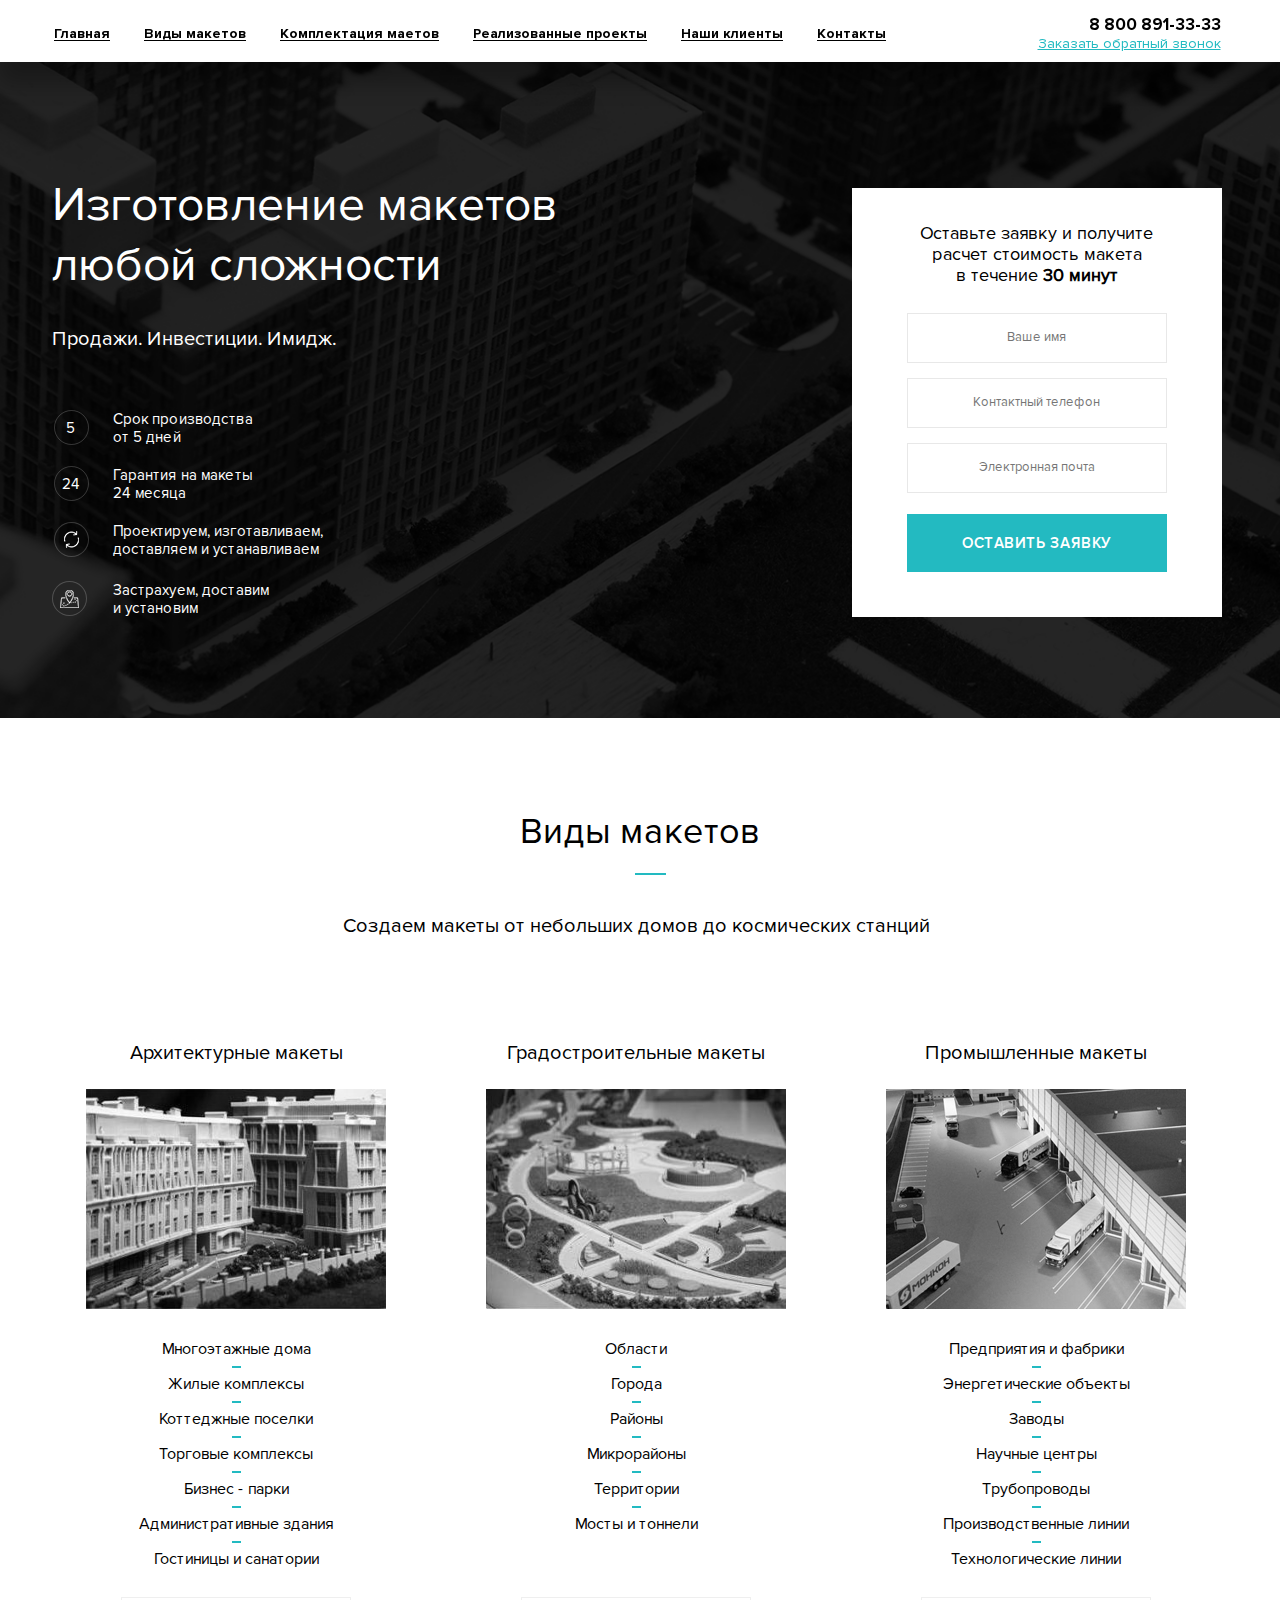
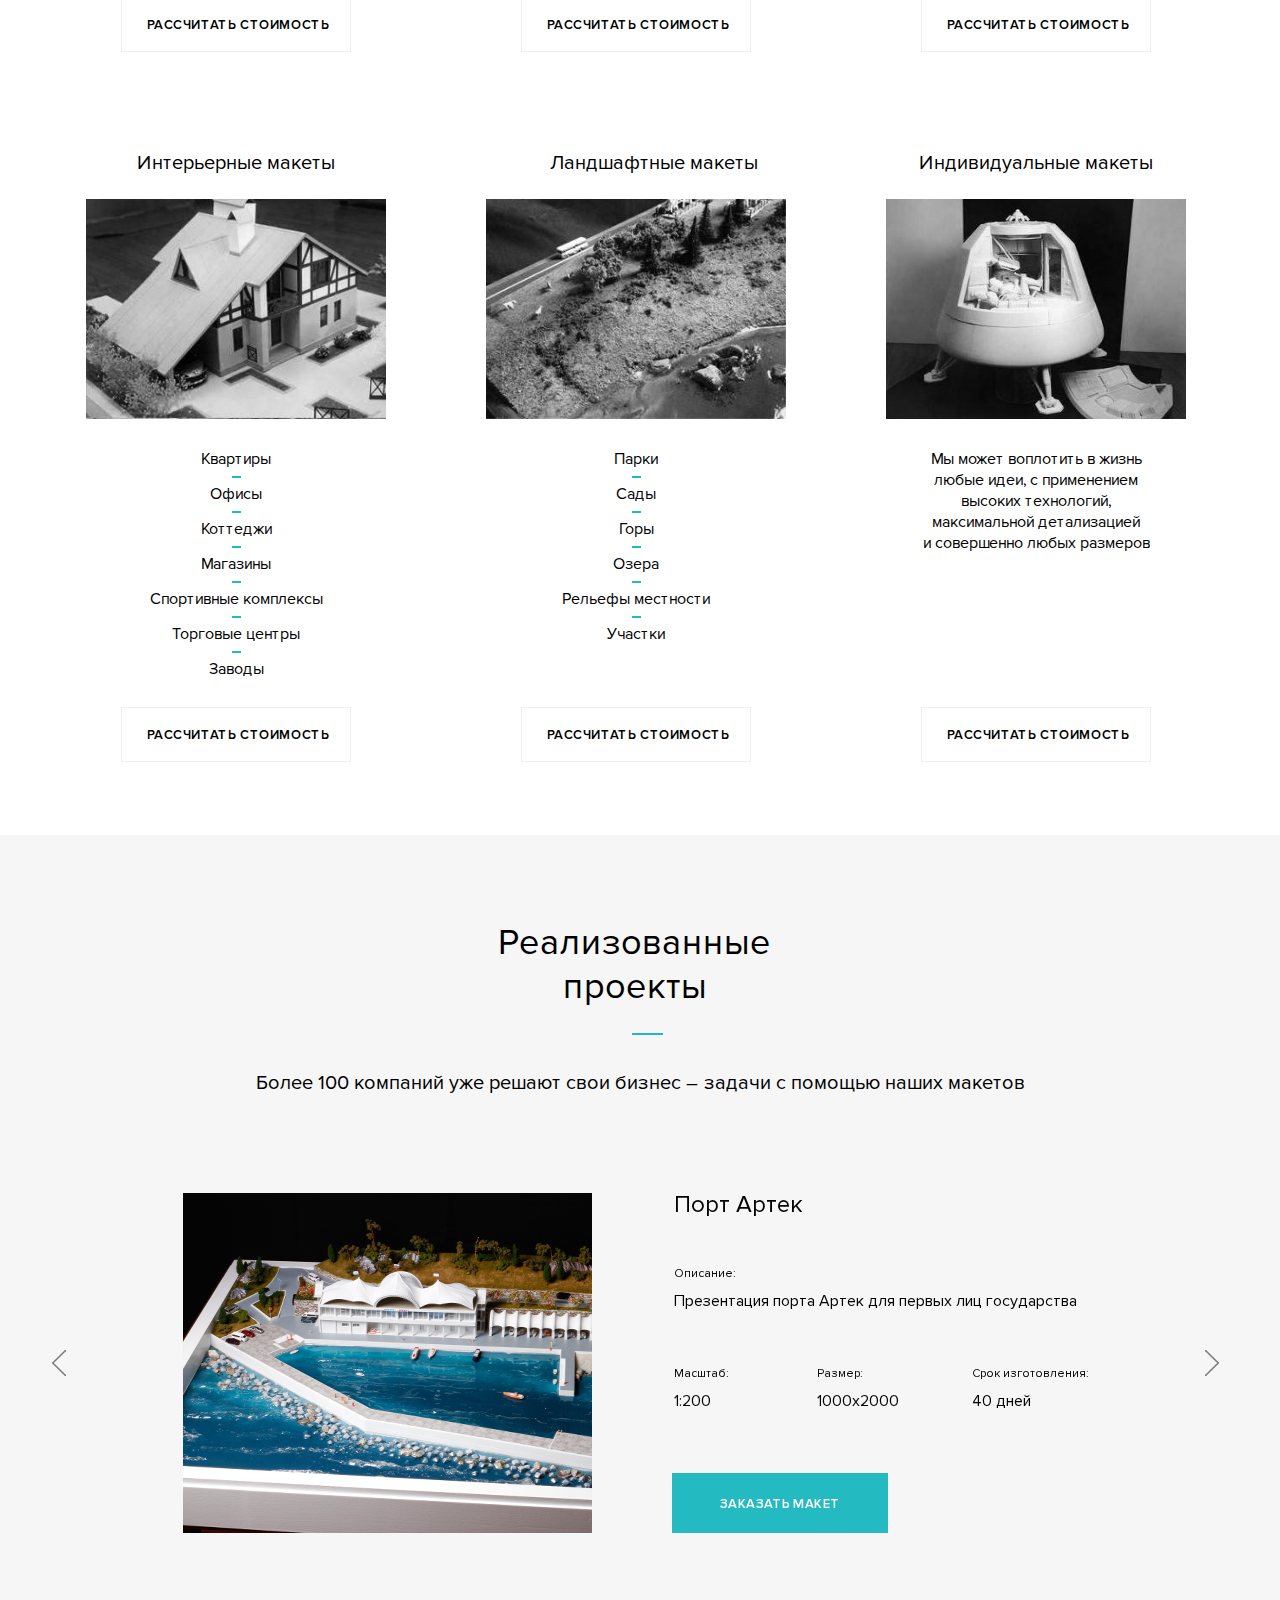
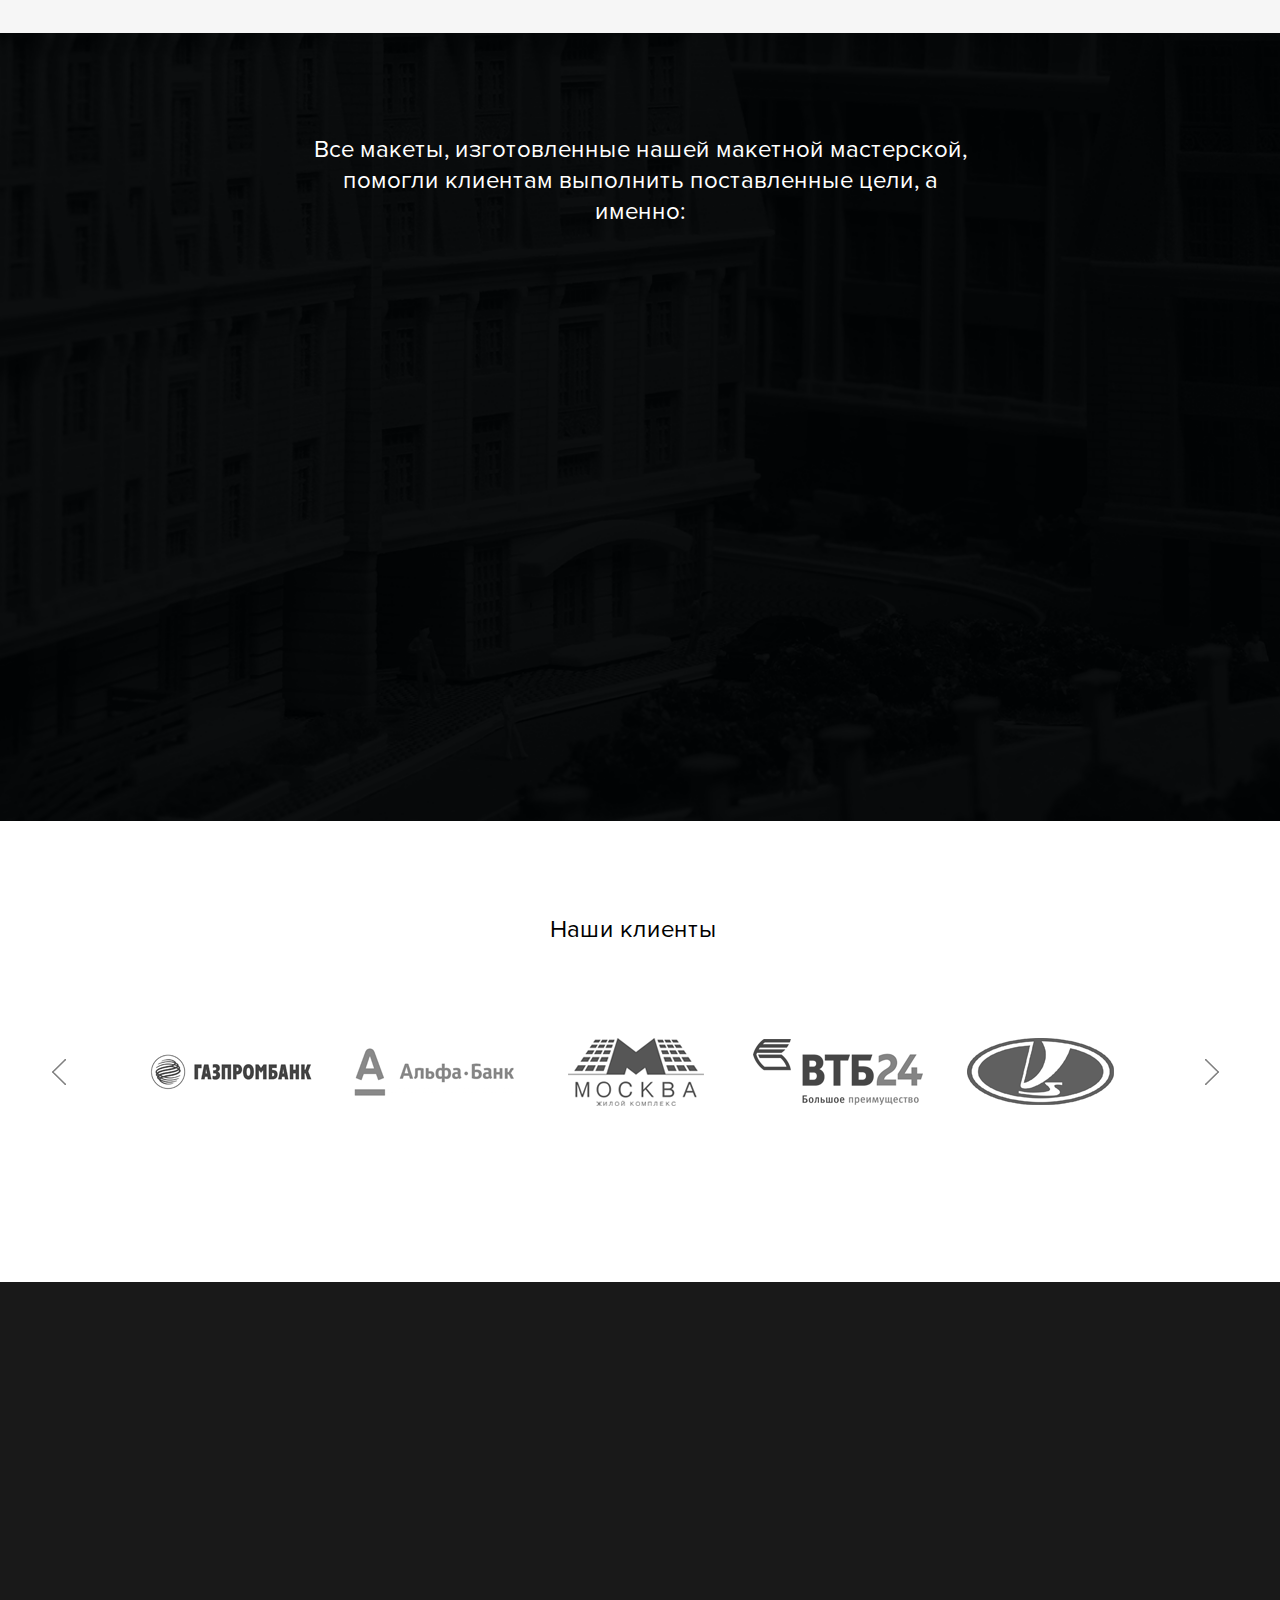
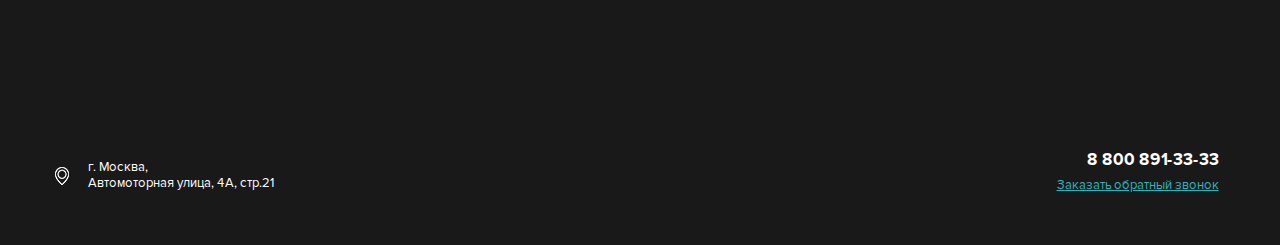
==== commit d826bfa1: "сверстал меню для мобильника" ====
--- a/src/index.html
+++ b/src/index.html
@@ -13,40 +13,22 @@
             <div class="navbar-wrapper">
                 <div class="navbar__overlay">
                     <nav class="navbar">
-                        <ul class="navbar__menu">
-                            <li class="navbar__item">
-                                <a href="#main" class="menu__item">Главная</a>
-                            </li>
-                            <li class="navbar__item">
-                                <a href="#layouts" class="menu__item">Виды макетов</a>
-                            </li>
-                            <li class="navbar__item">
-                                <a href="#layouts" class="menu__item">Комплектация макетов</a>
-                            </li>
-                            <li class="navbar__item">
-                                <a href="#projects" class="menu__item">Реализованные проекты</a>
-                            </li>
-                            <li class="navbar__item">
-                                <a href="#company" class="menu__item">Наши клиенты</a>
-                            </li>
-                            <li class="navbar__item">
-                                <a href="#footer" class="menu__item">Контакты</a>
-                            </li>
-                        </ul>
-                        <!-- /.navbar__menu -->
+                        <a href="#main" class="navbar__item">Главная</a>
+                        <a href="#layouts" class="navbar__item">Виды макетов</a>
+                        <a href="#layouts" class="navbar__item">Комплектация маетов</a>
+                        <a href="#projects" class="navbar__item">Реализованные проекты<a>
+                        <a href="#company" class="navbar__item">Наши клиенты</a>
+                        <a href="#footer" class="navbar__item">Контакты</a>
                     </nav>
                     <!-- /.navbar -->
-                    <div class="hideMenu">
-                        <a href="#" class="hideMenu__btn">
-                            МЕНЮ
-                            <span class="burger"></span>
-                        </a>
-                    </div>
-                    <!-- /.hideMenu -->
+                    <a href="#" class="navbar-btn">
+                        МЕНЮ
+                        <span class="burger"></span>
+                    </a>
                 </div>
                 <!-- /.navbar__overlay -->
                 <div class="navbar__contacts">
-                    <a href="tel:+8(800)891-33-33" class="navbar__phone">8 800 891-33-33</a>
+                    <a href="tel:+8(800)891-33-33" class="navbar__phone phone">8 800 891-33-33</a>
                     <a href="" class="navbar__feedback feedback">Заказать обратный звонок</a>
                 </div>
                 <!-- /.navbar__contacts -->
@@ -627,7 +609,7 @@
                 </div>
                 <!-- /.footer__adress -->
                 <div class="footer__call">
-                    <a href="tel:8(800)891-33-33" class="footer__phone">8 800 891-33-33</a>
+                    <a href="tel:8(800)891-33-33" class="footer__phone phone">8 800 891-33-33</a>
                     <a href="" class="footer__feedback feedback">Заказать обратный звонок</a>
                 </div>
                 <!-- /.footer__call -->
--- a/src/css/style.css
+++ b/src/css/style.css
@@ -259,7 +259,6 @@
           animation-name: fadeInUp;
 }
 
-/* выпадающие меню */
 /* подключаем стили модального окна */
 .modal {
   position: fixed;
@@ -365,67 +364,88 @@
   border: 1px solid red;
 }
 
+.invalid {
+  color: red;
+  font-size: 12px;
+}
+
 .btn:hover {
   cursor: pointer;
   background-color: #3ad5dc;
 }
 
+#username-error {
+  position: absolute;
+  top: 0;
+  right: 4px;
+}
+
+#userPhone-error {
+  position: absolute;
+  top: 65px;
+  right: 4px;
+}
+
+#userEmail-error {
+  position: absolute;
+  top: 130px;
+  right: 4px;
+}
+
+@media (max-width: 1200px) {
+  #username-error {
+    font-size: 11px;
+    top: 0;
+    right: 4px;
+  }
+  #userPhone-error {
+    font-size: 11px;
+    top: 57px;
+    right: 4px;
+  }
+  #userEmail-error {
+    font-size: 11px;
+    top: 114px;
+    right: 4px;
+  }
+}
+
 @media (max-width: 992px) {
   .btn:hover {
     background-color: #22bac1;
   }
   .feedback:hover {
-    background-color: #22bac1;
-  }
-}
-
-.feedback:hover {
-  color: #3ad5dc;
-}
-
-.invalid {
-  color: red;
-  font-size: 12px;
-}
-
-#username-error {
-  position: absolute;
-  top: -14px;
-  right: 5px;
+    color: #22bac1;
+  }
+  #username-error {
+    top: -1px;
+    right: 5px;
+  }
+}
+
+@media (max-width: 768px) {
+  #userPhone {
+    top: 57px;
+  }
 }
 
 @media (max-width: 576px) and (min-width: 320px) {
   #username-error {
+    font-size: 10px;
     top: 0px;
   }
-}
-
-#userPhone-error {
-  position: absolute;
-  top: 51px;
-  right: 5px;
-}
-
-@media (max-width: 576px) and (min-width: 320px) {
   #userPhone-error {
-    top: 57px;
-  }
-}
-
-#userEmail-error {
-  position: absolute;
-  top: 116px;
-  right: 5px;
-}
-
-@media (max-width: 576px) and (min-width: 320px) {
+    font-size: 10px;
+    position: absolute;
+    top: 56px;
+    right: 5px;
+  }
   #userEmail-error {
-    top: 115px;
-  }
-}
-
-.navbar__menu-mobile {
-  dislpay: inline-block;
+    font-size: 10px;
+    position: absolute;
+    top: 114px;
+    right: 5px;
+  }
 }
 
 /* подключаем стили navbar */
@@ -440,7 +460,6 @@
 }
 
 .navbar {
-  height: 55px;
   display: -webkit-box;
   display: -ms-flexbox;
   display: flex;
@@ -450,7 +469,22 @@
   -webkit-box-align: center;
       -ms-flex-align: center;
           align-items: center;
-  margin-bottom: 7px;
+  margin-left: -1px;
+  -webkit-transition: 0.3s;
+  transition: 0.3s;
+  -webkit-transform-origin: left center;
+          transform-origin: left center;
+}
+
+.navbar_active {
+  -webkit-transition: 0.3s;
+  transition: 0.3s;
+  -webkit-transform: scaleX(1);
+          transform: scaleX(1);
+}
+
+.navbar__overlay {
+  display: inline-block;
 }
 
 .navbar-wrapper {
@@ -464,22 +498,51 @@
   -webkit-box-pack: justify;
       -ms-flex-pack: justify;
           justify-content: space-between;
-}
-
-.navbar__menu {
-  list-style: none;
-  padding-left: 0;
-  margin-top: 27px;
-  margin-left: -2px;
+  margin-top: 14px;
+  padding-bottom: 10px;
 }
 
 .navbar__item {
   position: relative;
   display: inline-block;
-  margin-right: 33px;
+  text-decoration: none;
+  margin-right: 34px;
+  font-family: 'Proxima Nova Bold', sans-serif;
   font-size: 14px;
-  font-family: 'Proxima Nova Rg', sans-serif;
-  text-decoration: underline;
+}
+
+.navbar__item:after {
+  position: absolute;
+  bottom: 1px;
+  left: 0;
+  content: '';
+  width: 100%;
+  height: 1px;
+  background-color: #000;
+}
+
+.navbar-btn {
+  display: none;
+}
+
+.navbar-btn_disable .burger {
+  background-color: transparent;
+  -webkit-transition: 0.3s;
+  transition: 0.3s;
+}
+
+.navbar-btn_disable .burger:after {
+  -webkit-transition: 0.3s;
+  transition: 0.3s;
+  -webkit-transform: rotate(45deg);
+          transform: rotate(45deg);
+}
+
+.navbar-btn_disable .burger:before {
+  -webkit-transition: 0.3s;
+  transition: 0.3s;
+  -webkit-transform: rotate(-45deg);
+          transform: rotate(-45deg);
 }
 
 .navbar__contacts {
@@ -492,7 +555,6 @@
       -ms-flex-direction: column;
           flex-direction: column;
   margin-right: 5px;
-  margin-top: 10px;
 }
 
 .navbar__phone {
@@ -515,7 +577,7 @@
   position: absolute;
   bottom: 0;
   right: 0;
-  width: 74%;
+  width: 76%;
   height: 2px;
   background-color: #000;
   -webkit-transition: 0.5s;
@@ -529,41 +591,13 @@
   text-decoration: underline;
 }
 
-.hideMenu {
-  position: relative;
-  display: none;
-}
-
-.hideMenu__btn {
-  position: relative;
-  display: block;
-}
-
-.hideMenu__btn_active .burger {
-  background-color: transparent;
-}
-
-.hideMenu__btn_active .burger:after {
-  -webkit-transform: rotate(-45deg);
-          transform: rotate(-45deg);
-  -webkit-transition: 1s;
-  transition: 1s;
-}
-
-.hideMenu__btn_active .burger:before {
-  -webkit-transition: 1s;
-  transition: 1s;
-  -webkit-transform: rotate(45deg);
-          transform: rotate(45deg);
-}
-
 .burger {
+  -webkit-transition: 0.3s;
+  transition: 0.3s;
   display: inline-block;
   position: absolute;
-  top: 50%;
-  margin-top: -1px;
-  left: -20px;
-  margin-left: -10px;
+  top: 49%;
+  left: 0;
   width: 20px;
   height: 2px;
   background-color: #000;
@@ -579,6 +613,8 @@
   background-color: #000;
   -webkit-transform: translateY(-5px);
           transform: translateY(-5px);
+  -webkit-transition: 0.3s;
+  transition: 0.3s;
 }
 
 .burger:before {
@@ -591,6 +627,8 @@
   background-color: #000;
   -webkit-transform: translateY(5px);
           transform: translateY(5px);
+  -webkit-transition: 0.3s;
+  transition: 0.3s;
 }
 
 @media (max-width: 1200px) {
@@ -612,32 +650,66 @@
 
 @media (max-width: 992px) {
   .navbar {
-    display: none;
-    position: relative;
+    -webkit-transform: scaleX(0);
+            transform: scaleX(0);
+    opacity: 0;
+    display: block;
+    position: absolute;
+    top: 0;
+    left: 120px;
+  }
+  .navbar_active {
+    opacity: 1;
+    -webkit-transform: scaleX(1);
+            transform: scaleX(1);
+  }
+  .navbar__item {
+    display: block;
+    font-size: 16px;
+  }
+  .navbar__item:after {
+    width: 0;
+  }
+  .navbar-btn {
+    display: inline-block;
+    -ms-flex-item-align: center;
+        -ms-grid-row-align: center;
+        align-self: center;
   }
   .navbar__overlay {
     margin-left: 35px;
+    -webkit-box-align: center;
+        -ms-flex-align: center;
+            align-items: center;
   }
   .navbar-wrapper {
     padding-top: 20px;
     padding-bottom: 20px;
   }
-  .hideMenu {
-    display: -webkit-box;
-    display: -ms-flexbox;
-    display: flex;
-    -webkit-box-align: center;
-        -ms-flex-align: center;
-            align-items: center;
+  .menu-btn {
+    display: block;
   }
 }
 
 @media (max-width: 768px) {
-  .navbar {
-    position: relative;
-  }
   .navbar__phone {
     display: none;
+  }
+}
+
+@media (max-width: 576px) and (min-width: 320px) {
+  .navbar {
+    left: 85px;
+    top: -15px;
+  }
+  .navbar__item {
+    padding-left: 10px;
+    padding-top: 10px;
+    color: #fff;
+    width: 235px;
+    height: 30px;
+    margin-right: 0;
+    background-color: black;
   }
 }
 
@@ -2130,15 +2202,18 @@
   }
   .footer__adress:before {
     left: -20px;
+    top: 4px;
+    height: 16px;
+    background-size: auto 100%;
   }
   .footer__text {
+    font-size: 10px;
+  }
+  .footer__phone {
     font-size: 11px;
   }
-  .footer__phone {
-    font-size: 12px;
-  }
   .footer__feedback {
-    font-size: 10px;
+    font-size: 9px;
   }
 }
 /*# sourceMappingURL=style.css.map */